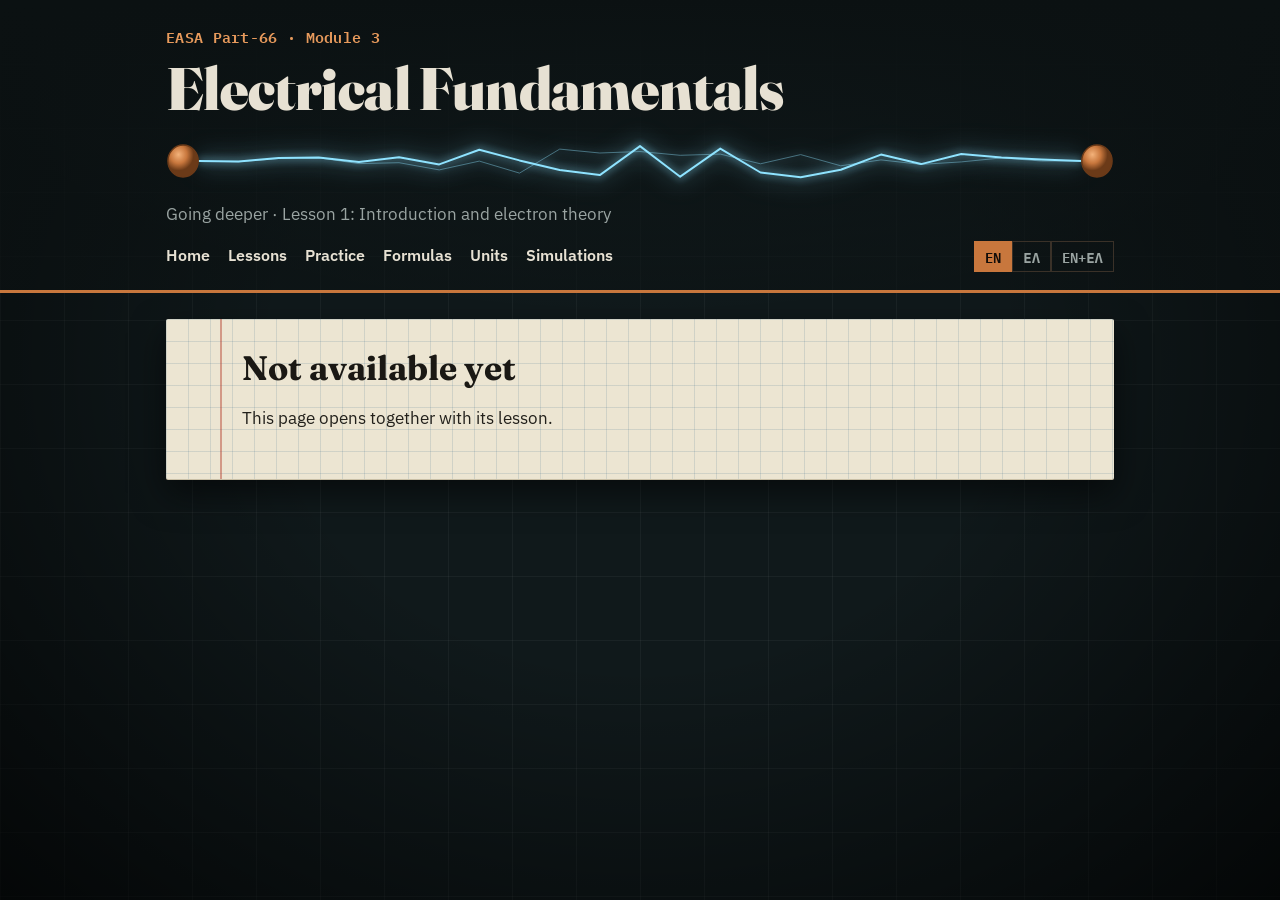
==== deep.html @ 96c4f8b4 "Version-stamp scripts and styles so browsers never mix new pages with cached old files Co-Authored-B" ====
<!DOCTYPE html>
<html lang="el">
<head>
<meta charset="utf-8">
<meta name="viewport" content="width=device-width, initial-scale=1">
<title>Going deeper · M03</title>
<link rel="stylesheet" href="assets/lab.css?v=0a7dfa27">
<link rel="stylesheet" href="assets/vendor/katex/katex.min.css?v=d0d6077d">
<script src="assets/vendor/katex/katex.min.js?v=f4e1ebdc"></script>
<script src="assets/vendor/marked.min.js?v=b7319d77"></script>
</head>
<body>
<main>
  <article class="notebook" id="deep"><p>Loading…</p></article>
  <nav class="row" id="back"></nav>
</main>
<script src="data/lessons.js?v=40550939"></script>
<script src="assets/core.js?v=77472d13"></script>
<script>
// "Going deeper" page: deep/Lxx.md, the physics behind a lesson, for the curious. Maths in $…$ / $$…$$ is drawn with KaTeX.
class DeepPage {
  constructor() {
    this.id = new URLSearchParams(location.search).get('id') || 'L01';
    this.lesson = Site.lesson(this.id);
  }
  // Take the maths out before Markdown (which would eat the backslashes), then put it back rendered.
  render(src) {
    const math = [];
    const keep = (tex, display) => { math.push({tex, display}); return `@@MATH${math.length - 1}@@`; };
    src = src.replace(/\$\$([\s\S]+?)\$\$/g, (_, t) => keep(t, true)).replace(/\$([^$\n]+?)\$/g, (_, t) => keep(t, false));
    let html = Site.md(src);
    return html.replace(/@@MATH(\d+)@@/g, (_, i) => {
      const m = math[+i];
      try { return window.katex ? katex.renderToString(m.tex, {displayMode: m.display, throwOnError: false}) : esc(m.tex); }
      catch (e) { return esc(m.tex); }
    });
  }
  async init() {
    const l = this.lesson;
    Site.header(l ? `Going deeper · Lesson ${l.n}: ${esc(l.title.en)}` : 'Going deeper');
    if (!l || !l.deep || l.status !== 'published') { $('deep').innerHTML = '<h1>Not available yet</h1><p>This page opens together with its lesson.</p>'; return; }
    document.title = `L${l.n} going deeper · M03`;
    $('back').innerHTML = `<a class="btn alt" href="lesson.html?id=${l.id}">Back to lesson ${l.n}</a>`;
    try {
      const r = await fetch(l.deep, {cache: 'no-cache'});
      if (!r.ok) throw new Error(r.status);
      $('deep').innerHTML = this.render(await r.text());
    } catch (e) {
      $('deep').innerHTML = `<p>The file ${esc(l.deep)} could not be loaded. Open the site through a web server, not as a local file.</p>`;
    }
  }
}
new DeepPage().init();
</script>
</body>
</html>
---- assets/lab.css ----
/* M03 Electrical Fundamentals: "mad scientist's lab" theme.
   Dark tiled lab wall, bakelite panels with copper edges, lesson notes on graph-paper notebook pages,
   one Tesla arc in the header. Edit the variables below for quick changes. */
@import url("https://fonts.googleapis.com/css2?family=Fraunces:opsz,wght@9..144,500;9..144,700;9..144,900&family=IBM+Plex+Sans:wght@400;600&family=IBM+Plex+Mono:wght@400;600&family=Caveat:wght@600&display=swap");

:root {
  --wall: #10191b;        /* lab tiles */
  --bench: #1d1712;       /* bakelite panels */
  --bench-2: #251d16;
  --copper: #c8773d;      /* coils, edges, buttons */
  --copper-hi: #e79a5c;
  --arc: #8fe3ff;         /* spark blue: links, focus, the arc */
  --hazard: #f0c23b;      /* warnings only */
  --paper: #ece5d2;       /* notebook pages */
  --paper-ink: #22201b;
  --paper-grid: rgba(60, 110, 140, .16);
  --redink: #b23a2a;      /* margin notes */
  --text: #e7e1d3;
  --mute: #9aa4a2;
  --line: #3a3128;
  --ok: #6fd39a;
  --bad: #ff7a6b;
  --display: "Fraunces", Georgia, serif;
  --body: "IBM Plex Sans", system-ui, sans-serif;
  --mono: "IBM Plex Mono", ui-monospace, Consolas, monospace;
  --hand: "Caveat", "Segoe Print", cursive;
  color-scheme: dark;
}

* { box-sizing: border-box; }
html { -webkit-text-size-adjust: 100%; }
body {
  margin: 0; color: var(--text); font: 17px/1.55 var(--body);
  background:
    radial-gradient(ellipse 80% 50% at 50% 0%, rgba(143, 227, 255, .10), transparent 70%),
    radial-gradient(ellipse at 50% 40%, transparent 40%, rgba(0, 0, 0, .75) 100%),
    url("data:image/svg+xml;utf8,<svg xmlns='http://www.w3.org/2000/svg' width='64' height='64'><rect width='64' height='64' fill='%2310191b'/><path d='M0 .5H64M.5 0V64' stroke='%23ffffff' stroke-opacity='.045'/></svg>") fixed;
  min-height: 100vh;
}
a { color: var(--arc); text-underline-offset: 3px; }
a:hover { color: #fff; }
:focus-visible { outline: 2px solid var(--arc); outline-offset: 3px; }
::selection { background: var(--copper); color: #120d09; }
h1, h2, h3 { font-family: var(--display); font-weight: 700; line-height: 1.15; margin: 0 0 .4em; }
h2 { font-size: 28px; }
h3 { font-size: 21px; margin-top: 1.2em; }
code, .mono { font-family: var(--mono); font-size: .92em; }

/* ---------- header: title + the arc ---------- */
.lab-head { position: relative; padding: 28px 0 18px; border-bottom: 3px solid var(--copper);
  background: linear-gradient(#0b1112, rgba(11, 17, 18, .6)); }
.lab-head .wrap { max-width: 980px; margin: 0 auto; padding: 0 16px; }
.lab-head h1 { font-size: clamp(34px, 6vw, 60px); font-weight: 900; letter-spacing: -.01em; margin: 0;
  font-variation-settings: "opsz" 144; cursor: pointer; }
.lab-head h1 small { display: block; font: 600 15px/1.3 var(--mono); color: var(--copper-hi); letter-spacing: .02em; margin-bottom: 6px; }
.lab-head p { margin: 8px 0 0; color: var(--mute); max-width: 62ch; }
.arc { display: block; width: 100%; height: 64px; margin: 6px 0 2px; overflow: visible; }
.arc .electrode { fill: url(#copperGrad); stroke: #6b3a18; stroke-width: 1.5; }
.arc .bolt { fill: none; stroke: var(--arc); stroke-width: 2; stroke-linejoin: round;
  filter: drop-shadow(0 0 4px var(--arc)) drop-shadow(0 0 12px rgba(143, 227, 255, .6)); }
.arc .bolt.faint { stroke-width: 1; opacity: .45; }
.site-nav { display: flex; flex-wrap: wrap; gap: 6px 18px; margin-top: 14px; }
.site-nav a { color: var(--text); text-decoration: none; font-weight: 600; font-size: 16px; padding: 2px 0;
  border-bottom: 2px solid transparent; }
.site-nav a:hover, .site-nav a[aria-current=page] { color: var(--arc); border-bottom-color: var(--arc); }
.lang { margin-left: auto; display: inline-flex; gap: 0; }
.lang button { background: transparent; color: var(--mute); border: 1px solid var(--line); padding: 2px 10px;
  font: 600 14px var(--mono); cursor: pointer; }
.lang button[aria-pressed=true] { color: #120d09; background: var(--copper); border-color: var(--copper); }

/* ---------- layout ---------- */
main { max-width: 980px; margin: 26px auto 60px; padding: 0 16px; }
.cols { display: grid; grid-template-columns: minmax(0, 1fr) 300px; gap: 22px; align-items: start; }
@media (max-width: 860px) { .cols { grid-template-columns: 1fr; } }
.panel { background: linear-gradient(var(--bench-2), var(--bench)); border: 1px solid var(--line);
  border-top: 2px solid var(--copper); border-radius: 3px; padding: 18px 20px; margin-bottom: 20px;
  box-shadow: 0 10px 30px rgba(0, 0, 0, .45); }
.panel h2 { font-size: 24px; }
.mute { color: var(--mute); }
.small { font-size: 14px; }
.row { display: flex; flex-wrap: wrap; gap: 10px; align-items: center; }
.spacer { flex: 1; }

/* ---------- buttons, chips, inputs ---------- */
.btn, button.btn { display: inline-block; font: 600 16px var(--body); cursor: pointer; text-decoration: none;
  color: #1a0f07; background: linear-gradient(var(--copper-hi), var(--copper)); border: 1px solid #7a4219;
  border-radius: 3px; padding: 9px 16px; box-shadow: inset 0 1px 0 rgba(255, 255, 255, .3); }
.btn:hover { filter: brightness(1.1); color: #1a0f07; }
.btn.alt { background: transparent; color: var(--text); border-color: var(--line); box-shadow: none; }
.btn.alt:hover { border-color: var(--arc); color: var(--arc); }
.btn[disabled] { opacity: .45; cursor: default; filter: none; }
.chips { display: flex; flex-wrap: wrap; gap: 6px; }
.chip { font: 400 14px var(--body); color: var(--text); background: rgba(255, 255, 255, .03); border: 1px solid var(--line);
  border-radius: 99px; padding: 3px 12px; cursor: pointer; text-decoration: none; }
.chip:hover { border-color: var(--arc); color: var(--arc); }
.chip[aria-pressed=true] { background: var(--arc); border-color: var(--arc); color: #06161c; }
.chip small { opacity: .7; margin-left: 4px; }
label { display: block; font-size: 14px; color: var(--mute); margin-bottom: 4px; }
input, select { font: 16px var(--body); color: var(--text); background: #0d1314; border: 1px solid var(--line);
  border-radius: 3px; padding: 8px 10px; }
fieldset { border: 0; padding: 0; margin: 0 0 14px; }
legend { font-family: var(--display); font-weight: 700; font-size: 18px; margin-bottom: 6px; }

/* ---------- today's experiment (home hero) ---------- */
.today { display: grid; grid-template-columns: 120px minmax(0, 1fr); gap: 18px; align-items: start; }
@media (max-width: 560px) { .today { grid-template-columns: 1fr; } }
.today .no { font: 900 76px/0.9 var(--display); color: var(--copper); font-variation-settings: "opsz" 144; }
.today .no small { display: block; font: 600 14px var(--mono); color: var(--mute); margin-top: 8px; }
.today h2 { font-size: 32px; margin-bottom: 6px; }

/* ---------- course units (lessons page) ---------- */
.unit-jump { margin-bottom: 14px; }
.unit { scroll-margin-top: 12px; }
.unit-head { display: grid; grid-template-columns: 52px minmax(0, 1fr) auto; gap: 14px; align-items: center; margin-bottom: 10px; }
.unit-head h2 { margin: 0; }
.unit-head p { margin: 2px 0 0; }
.unit-head .alt { display: block; font-size: 16px; color: var(--mute); font-weight: 400; }
.unit-head .letter { font: 900 44px/1 var(--display); color: var(--copper); text-align: center; }
@media (max-width: 560px) { .unit-head { grid-template-columns: 30px minmax(0, 1fr) auto; gap: 10px; } .unit-head .letter { font-size: 30px; } .unit-head h2 { font-size: 20px; } }
.unit-head .progress { font: 600 14px var(--mono); color: var(--mute); border: 1px solid var(--line); border-radius: 99px; padding: 2px 10px; }

/* ---------- lesson log (a real sequence, so it is numbered) ---------- */
.log { list-style: none; margin: 0; padding: 0; }
.log li { display: grid; grid-template-columns: 40px 96px minmax(0, 1fr) auto; gap: 10px; align-items: baseline;
  padding: 9px 0; border-bottom: 1px solid var(--line); }
.log .n { font: 700 18px var(--display); color: var(--copper); }
.log .d { font: 14px var(--mono); color: var(--mute); }
.log .t a { color: var(--text); text-decoration: none; font-weight: 600; }
.log .t a:hover { color: var(--arc); }
.log .t small { display: block; color: var(--mute); font-size: 14px; }
.log .q { font: 13px var(--mono); color: var(--mute); white-space: nowrap; }
.log li.planned .t, .log li.planned .n { opacity: .5; }
.log li.break { grid-template-columns: 1fr; color: var(--mute); font-style: italic; }
@media (max-width: 560px) { .log li { grid-template-columns: 34px minmax(0, 1fr); gap: 2px 10px; } .log .n { grid-row: span 3; } .log .d, .log .t, .log .q { grid-column: 2; } }

/* ---------- notebook page (lesson notes) ---------- */
.notebook { position: relative; color: var(--paper-ink); background-color: var(--paper);
  background-image:
    linear-gradient(90deg, transparent 54px, rgba(178, 58, 42, .45) 54px 56px, transparent 56px),
    linear-gradient(var(--paper-grid) 1px, transparent 1px),
    linear-gradient(90deg, var(--paper-grid) 1px, transparent 1px);
  background-size: 100% 100%, 22px 22px, 22px 22px;
  padding: 30px 28px 30px 76px; border-radius: 2px; margin-bottom: 22px;
  box-shadow: 0 1px 0 #c9bfa6, 0 14px 34px rgba(0, 0, 0, .55); line-height: 1.6; }
.notebook h1, .notebook h2, .notebook h3 { color: #1a1814; }
.notebook h1 { font-size: 34px; }
.notebook h2 { font-size: 25px; margin-top: 1.4em; border-bottom: 2px solid rgba(34, 32, 27, .25); padding-bottom: 2px; }
.notebook a { color: #1d5f86; }
.notebook code { background: rgba(34, 32, 27, .07); padding: 0 4px; }
.notebook table { border-collapse: collapse; margin: 10px 0; font-size: 15px; }
.notebook th, .notebook td { border: 1px solid rgba(34, 32, 27, .3); padding: 4px 8px; text-align: left; }
.notebook blockquote { margin: 14px 0; padding: 4px 0 4px 14px; border-left: 3px solid var(--redink);
  font: 600 22px/1.25 var(--hand); color: var(--redink); }
.notebook blockquote p { margin: 4px 0; }
.notebook .formula, .notebook pre { white-space: pre-wrap; font-family: var(--mono); background: rgba(255, 255, 255, .55);
  border: 1px dashed rgba(34, 32, 27, .35); padding: 8px 12px; overflow-x: auto; }
.notebook img { max-width: 100%; }
.notebook .ref { display: inline-block; margin: 0 0 8px; padding: 2px 10px; font: 600 14px var(--mono); color: #6b3a18;
  background: rgba(200, 119, 61, .14); border: 1px solid rgba(200, 119, 61, .5); border-radius: 2px; }
.notebook .katex-display { overflow-x: auto; overflow-y: hidden; padding: 4px 0; }
@media (max-width: 560px) { .notebook { padding: 22px 16px 22px 44px;
  background-image: linear-gradient(90deg, transparent 30px, rgba(178, 58, 42, .45) 30px 32px, transparent 32px),
    linear-gradient(var(--paper-grid) 1px, transparent 1px), linear-gradient(90deg, var(--paper-grid) 1px, transparent 1px); } }

/* ---------- quiz ---------- */
.qcard { border-top: 1px solid var(--line); padding: 16px 0; }
.qcard:first-child { border-top: 0; }
.qmeta { font: 13px var(--mono); color: var(--mute); margin-bottom: 6px; }
.qtext { font-size: 18px; font-weight: 600; margin: 0 0 10px; }
.qtext .alt, .opt .alt, .expl .alt { display: block; font-weight: 400; font-size: .88em; color: var(--mute); }
.opt { display: flex; gap: 10px; width: 100%; text-align: left; font: 16px var(--body); color: var(--text);
  background: #0d1314; border: 1px solid var(--line); border-left: 4px solid var(--line); border-radius: 2px;
  padding: 9px 12px; margin-bottom: 7px; cursor: pointer; }
.opt b { font-family: var(--mono); color: var(--copper-hi); }
.opt:hover:not(:disabled) { border-color: var(--arc); }
.opt.sel { border-left-color: var(--arc); background: rgba(143, 227, 255, .08); }
.opt.ok { border-color: var(--ok); border-left-color: var(--ok); background: rgba(111, 211, 154, .12); }
.opt.bad { border-color: var(--bad); border-left-color: var(--bad); background: rgba(255, 122, 107, .12); }
.opt:disabled { cursor: default; }
.expl { margin-top: 8px; padding: 8px 12px; border-left: 4px solid var(--copper); background: rgba(200, 119, 61, .10); font-size: 15px; }
.expl p { margin: 0 0 4px; }
.score { font: 900 40px/1 var(--display); color: var(--copper-hi); }
.score.pass { color: var(--ok); } .score.fail { color: var(--bad); }
.status { font: 12px var(--mono); padding: 1px 6px; border: 1px solid var(--line); border-radius: 2px; }
.status.new { color: var(--hazard); border-color: var(--hazard); }
.status.approved { color: var(--ok); border-color: var(--ok); }
.status.fix { color: var(--bad); border-color: var(--bad); }
.status.retired { color: var(--mute); }

/* ---------- tables (formulas, units) ---------- */
table.data { width: 100%; border-collapse: collapse; font-size: 15px; }
table.data th { text-align: left; font-family: var(--display); color: var(--copper-hi); font-weight: 700; padding: 6px 8px; border-bottom: 2px solid var(--copper); }
table.data td { padding: 6px 8px; border-bottom: 1px solid var(--line); vertical-align: top; }
table.data td.f { font-family: var(--mono); white-space: nowrap; }
.scroll { overflow-x: auto; }

.warn { border: 1px solid var(--hazard); border-left: 6px solid var(--hazard); padding: 8px 12px; color: var(--text); background: rgba(240, 194, 59, .07); }
footer { max-width: 980px; margin: 0 auto 30px; padding: 0 16px; color: var(--mute); font-size: 14px; }

@media (prefers-reduced-motion: reduce) { * { animation: none !important; transition: none !important; } }
@media print { body { background: #fff; color: #000; } .lab-head, .site-nav, footer, #exercises { display: none; } .notebook { box-shadow: none; } }
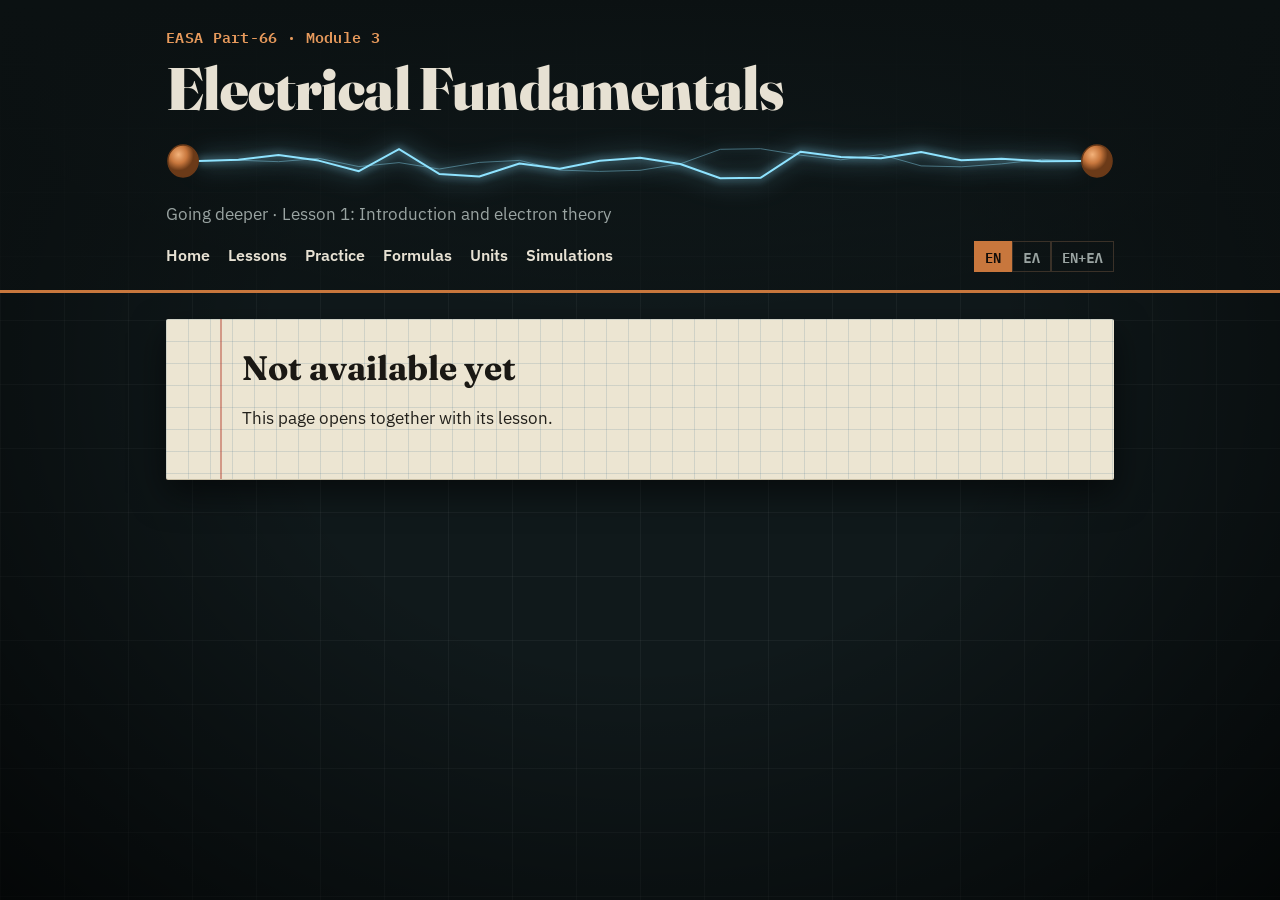
==== commit 651779ce: "Keep only lesson 1: remove L02–L05 notes, questions and going-deeper files; prune unused hints Co-Au" ====
--- a/deep.html
+++ b/deep.html
@@ -14,7 +14,7 @@
   <article class="notebook" id="deep"><p>Loading…</p></article>
   <nav class="row" id="back"></nav>
 </main>
-<script src="data/lessons.js?v=40550939"></script>
+<script src="data/lessons.js?v=db9a79ab"></script>
 <script src="assets/core.js?v=77472d13"></script>
 <script>
 // "Going deeper" page: deep/Lxx.md, the physics behind a lesson, for the curious. Maths in $…$ / $$…$$ is drawn with KaTeX.
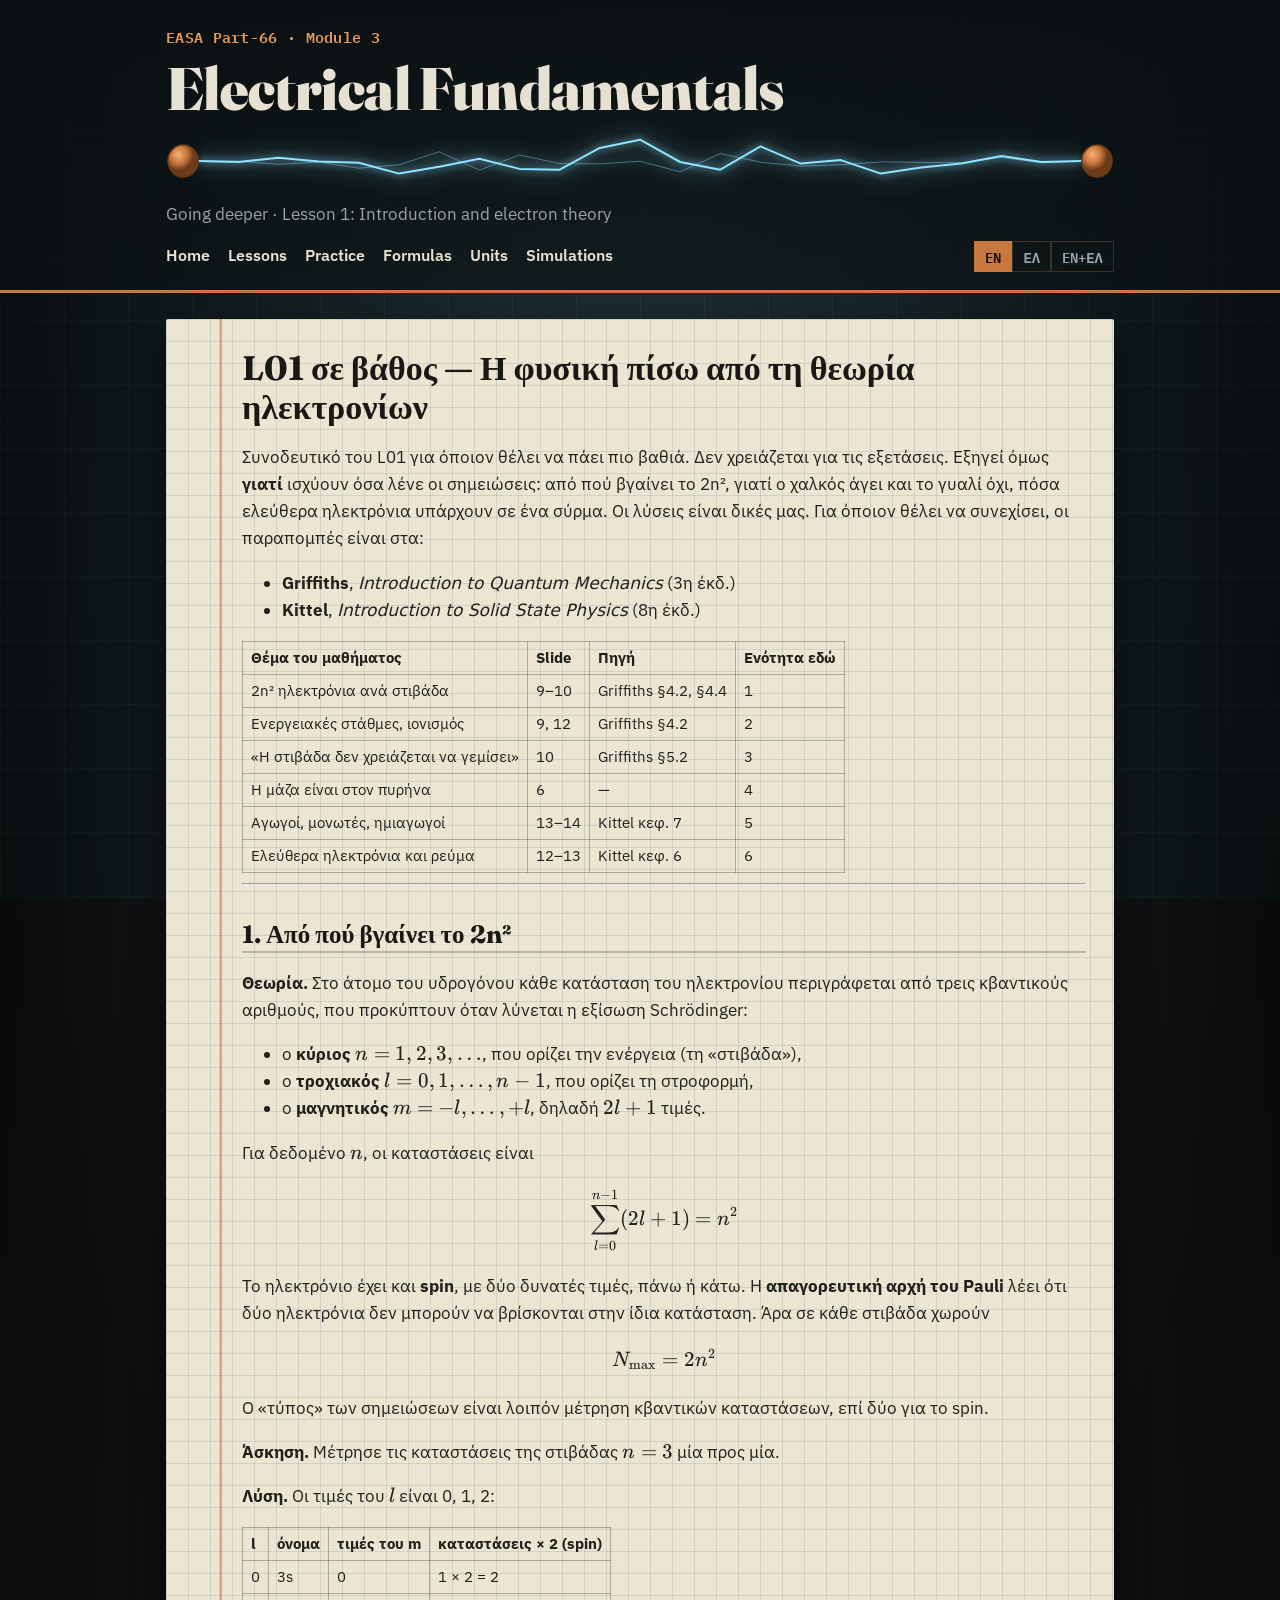
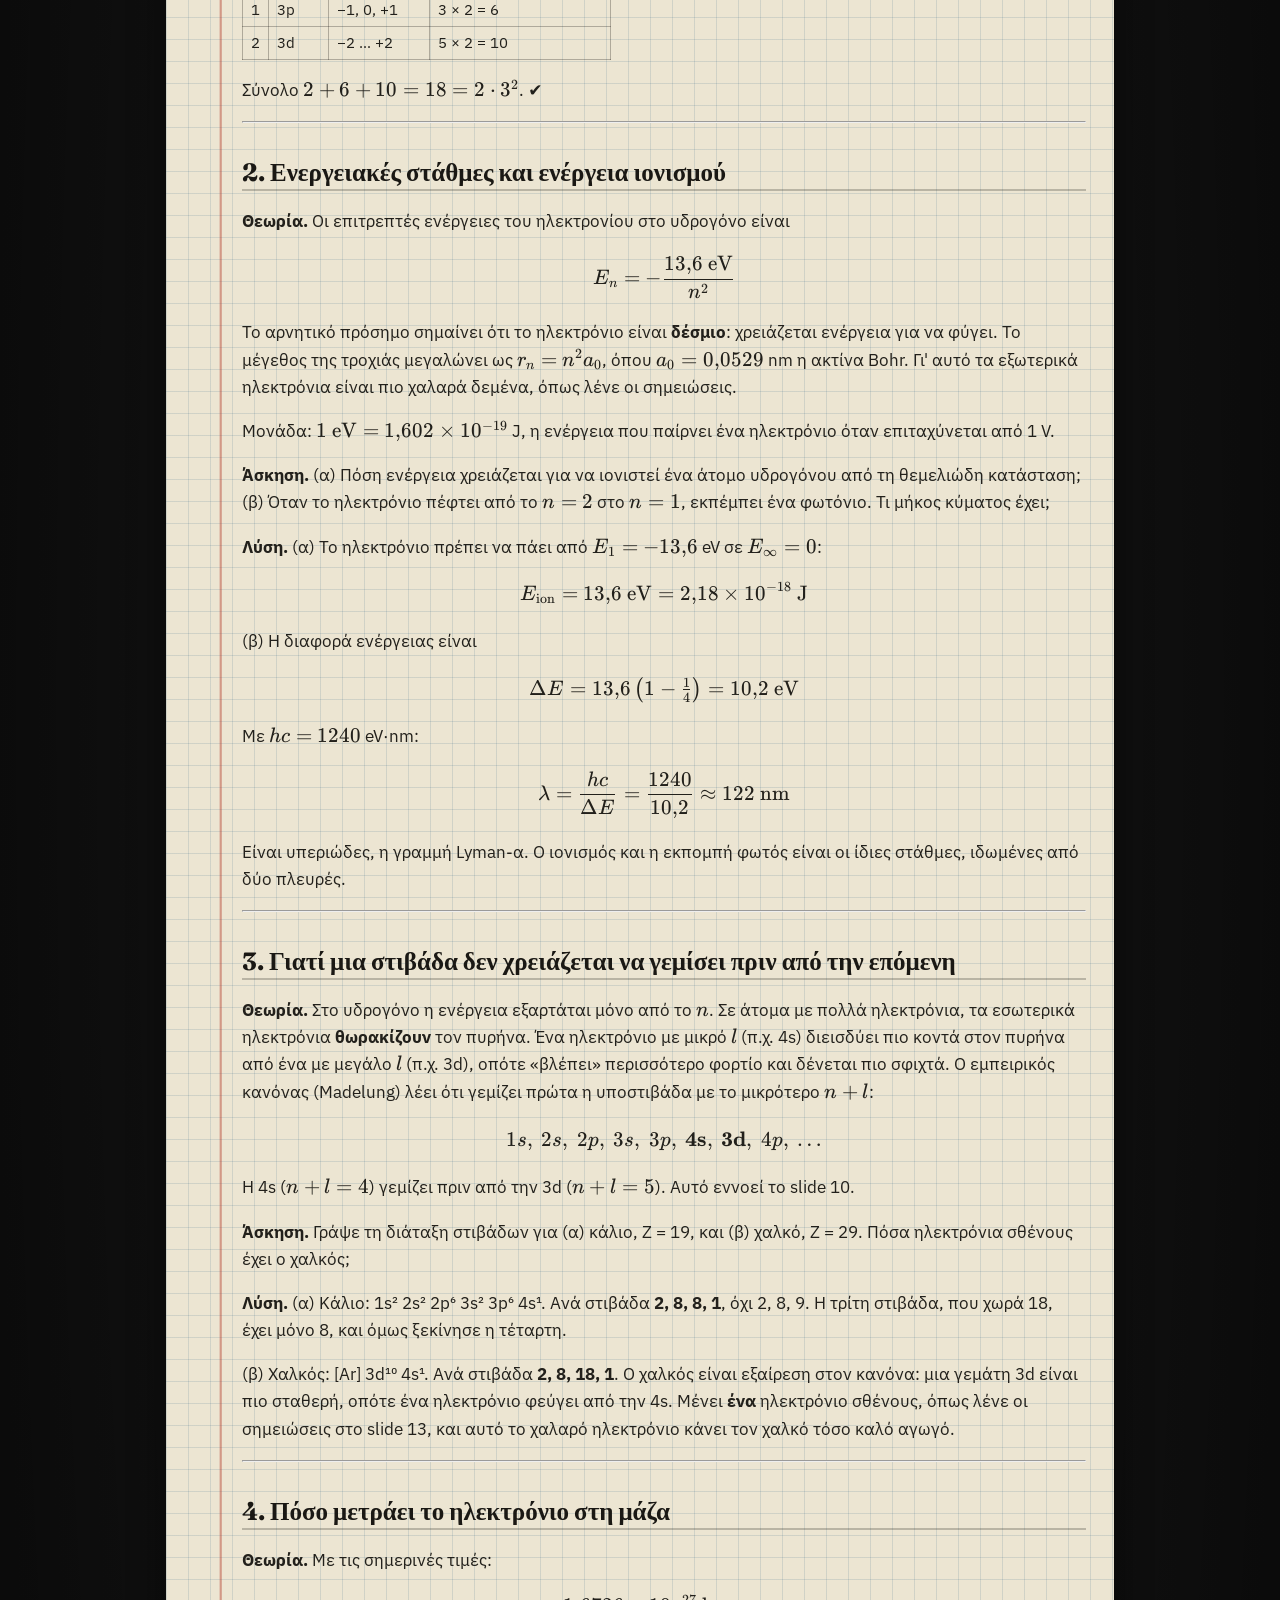
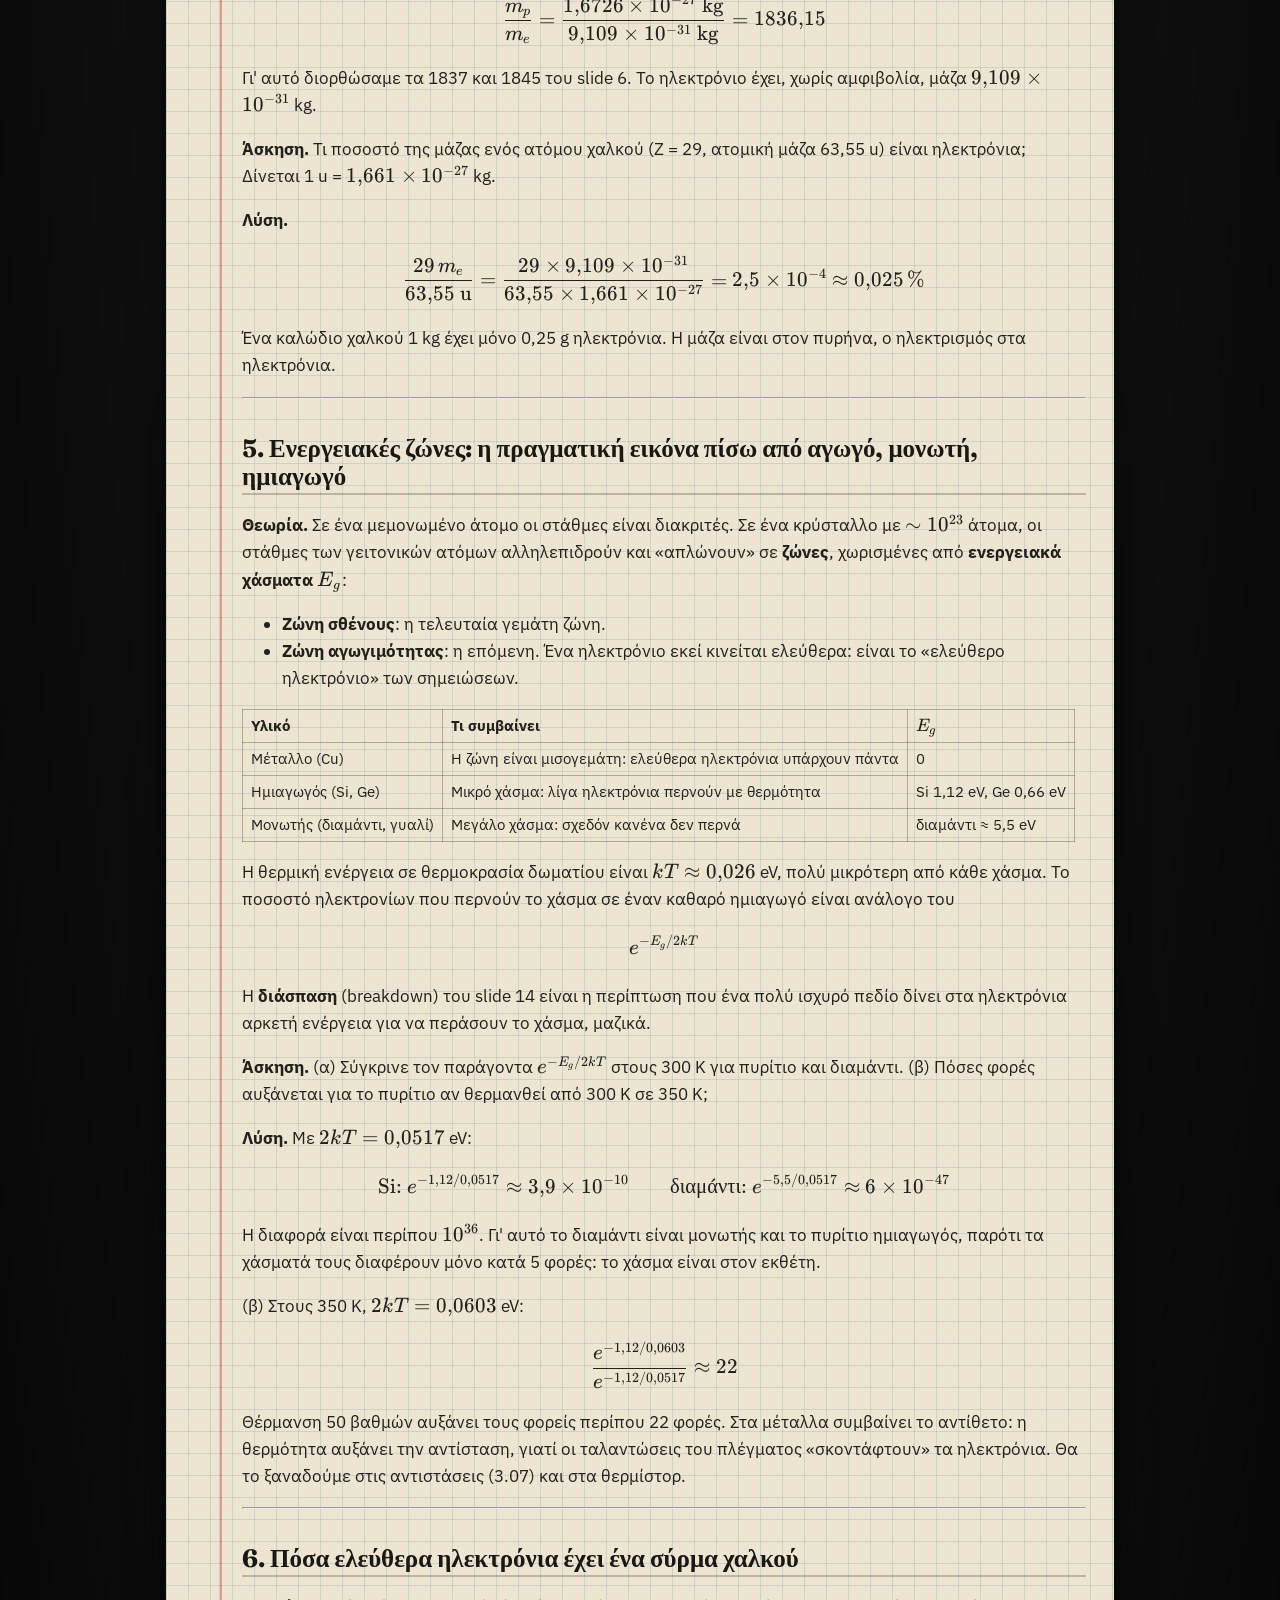
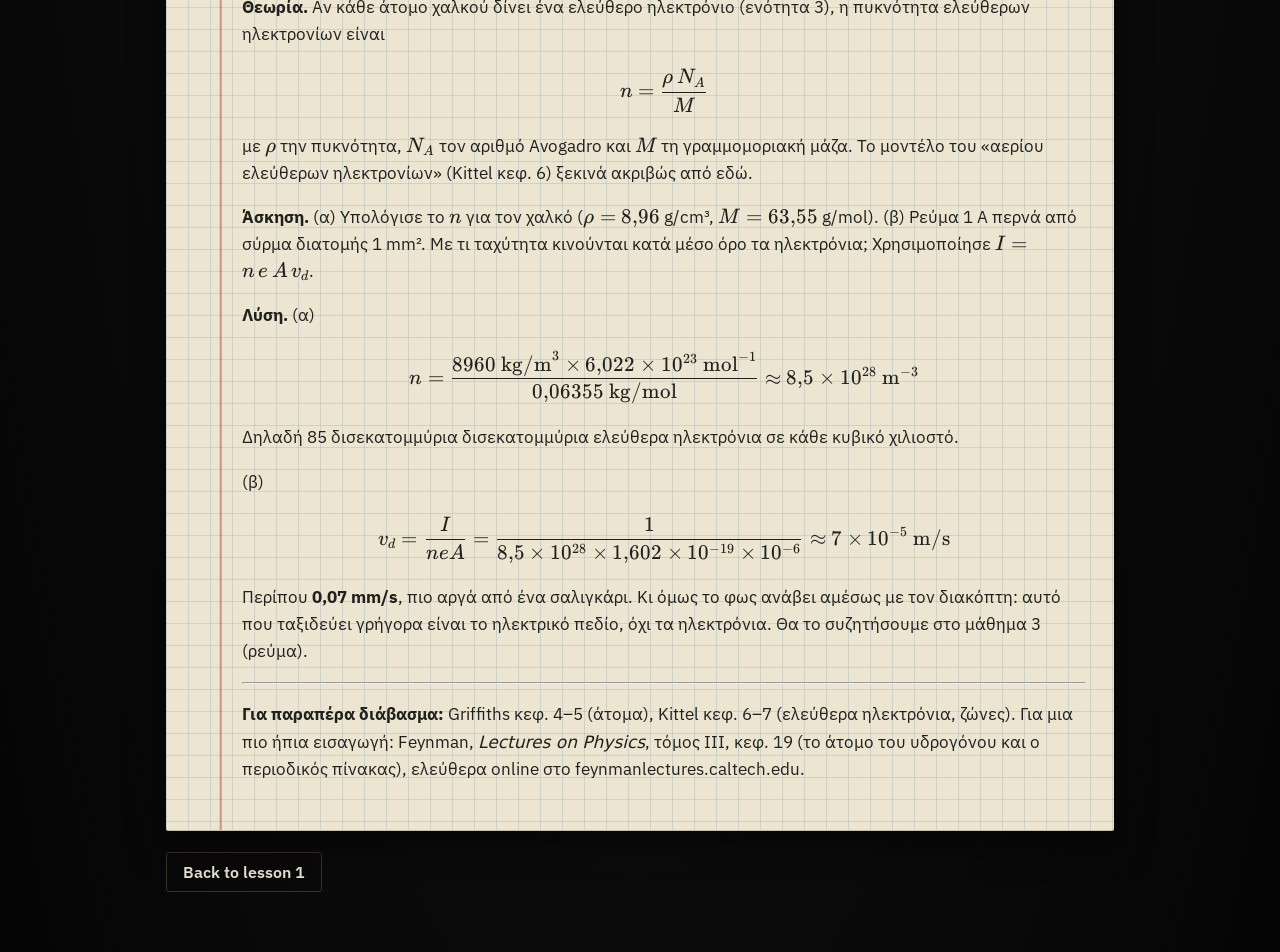
==== commit 30700815: "L01 going deeper: 2n², energy levels, shell filling, electron mass, energy bands, free electrons in " ====
--- a/deep.html
+++ b/deep.html
@@ -14,7 +14,7 @@
   <article class="notebook" id="deep"><p>Loading…</p></article>
   <nav class="row" id="back"></nav>
 </main>
-<script src="data/lessons.js?v=db9a79ab"></script>
+<script src="data/lessons.js?v=f00013fa"></script>
 <script src="assets/core.js?v=77472d13"></script>
 <script>
 // "Going deeper" page: deep/Lxx.md, the physics behind a lesson, for the curious. Maths in $…$ / $$…$$ is drawn with KaTeX.
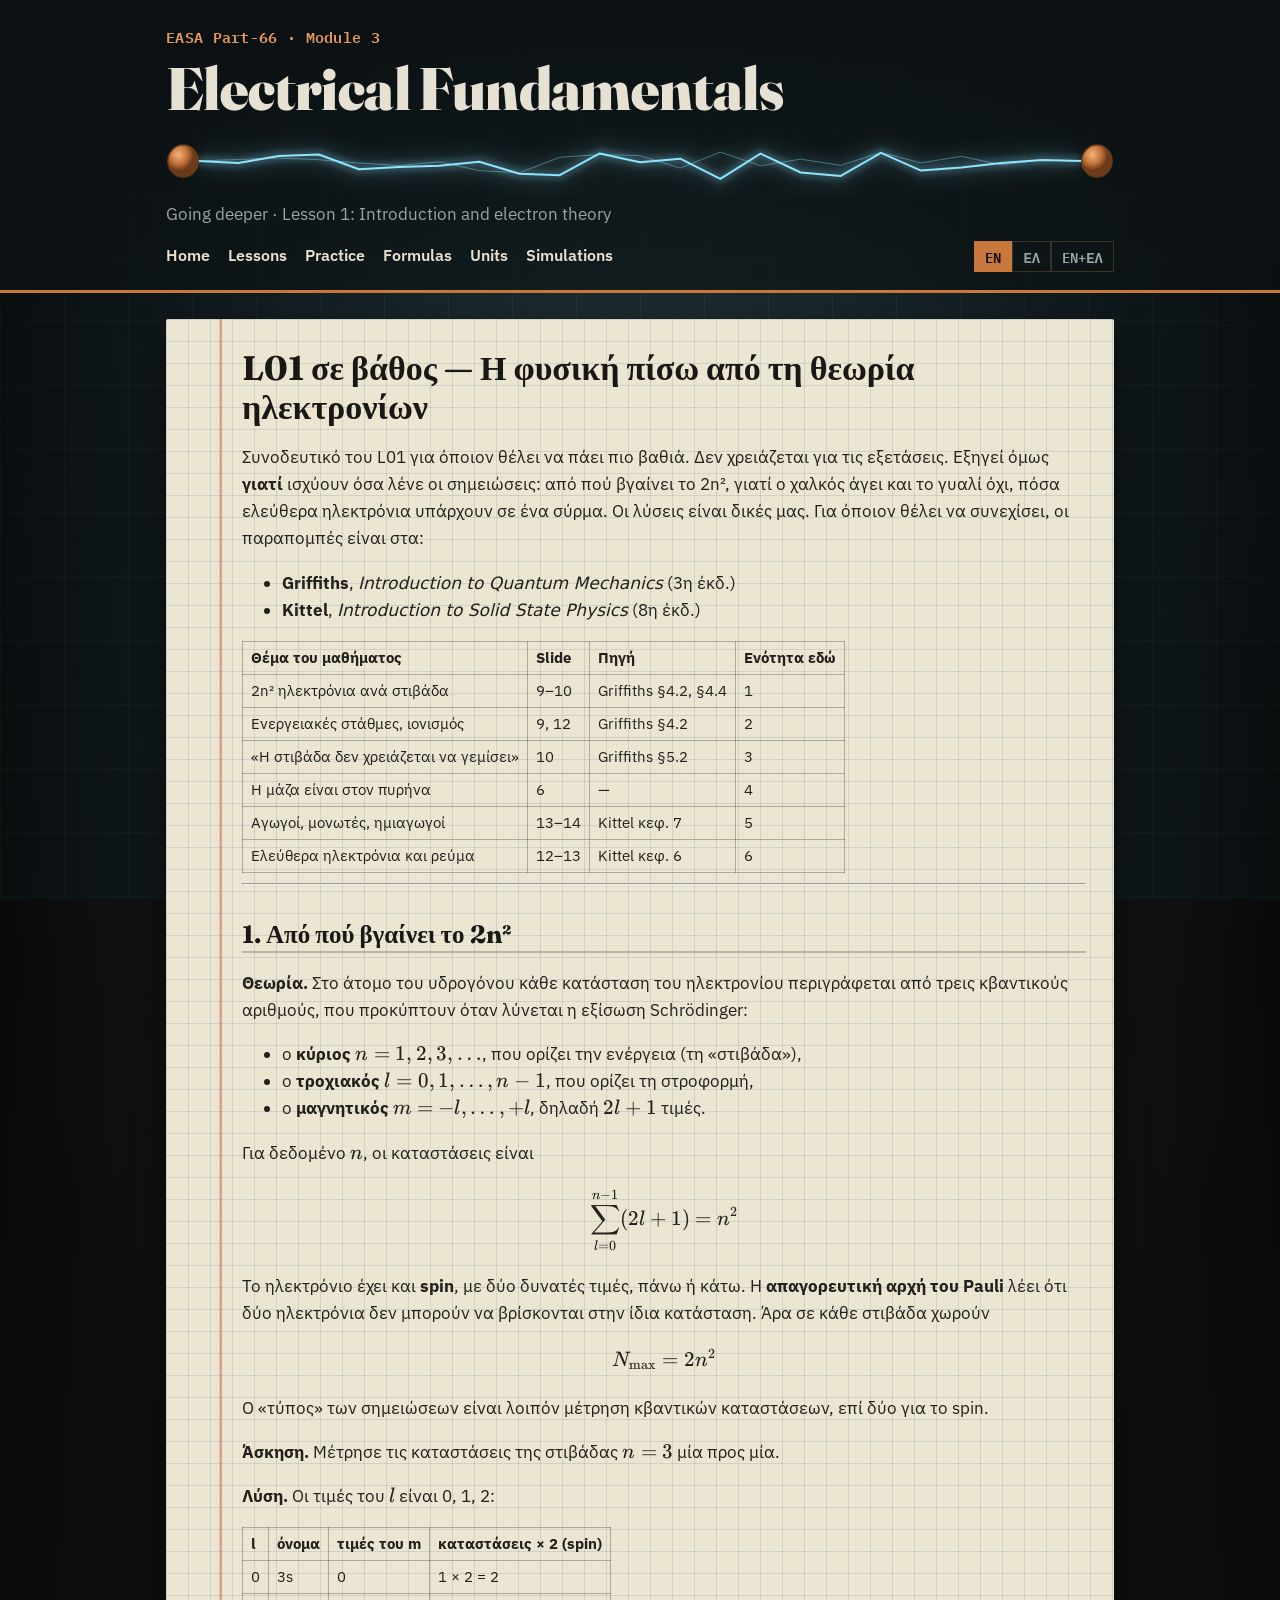
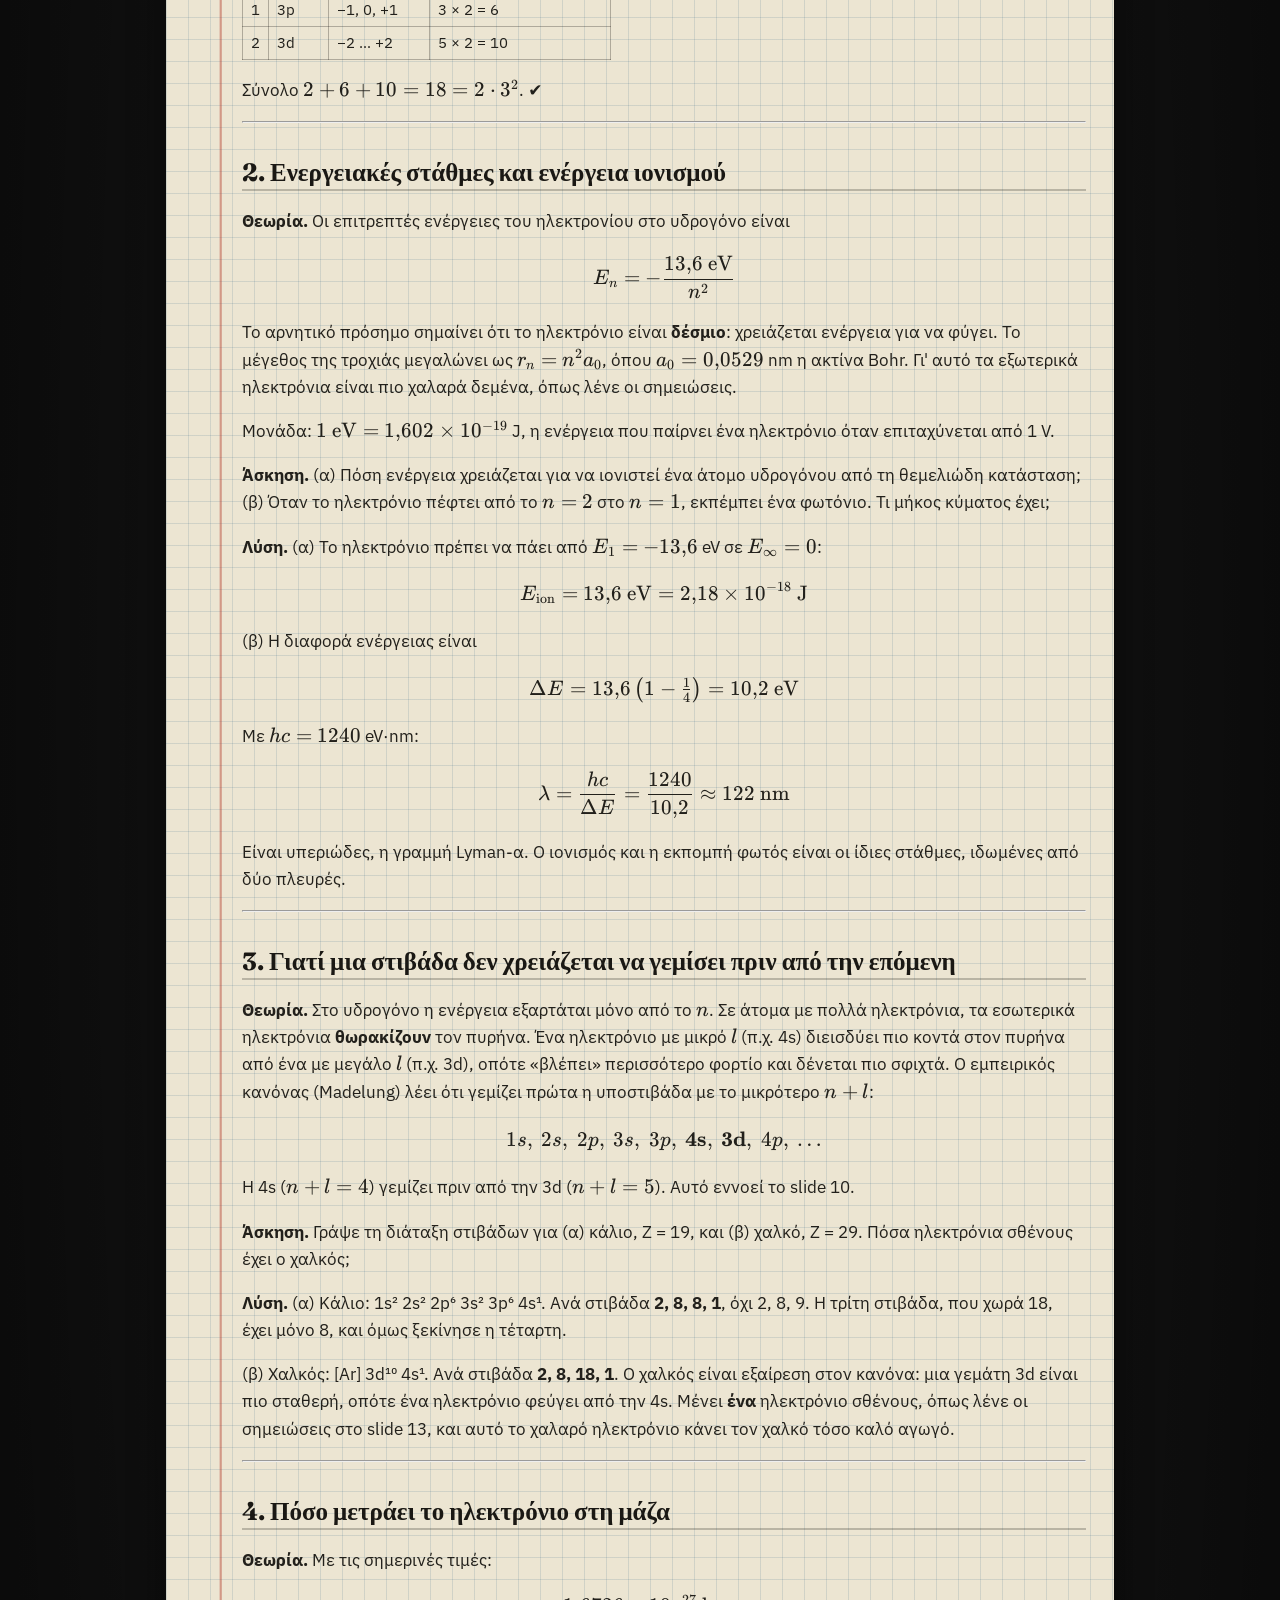
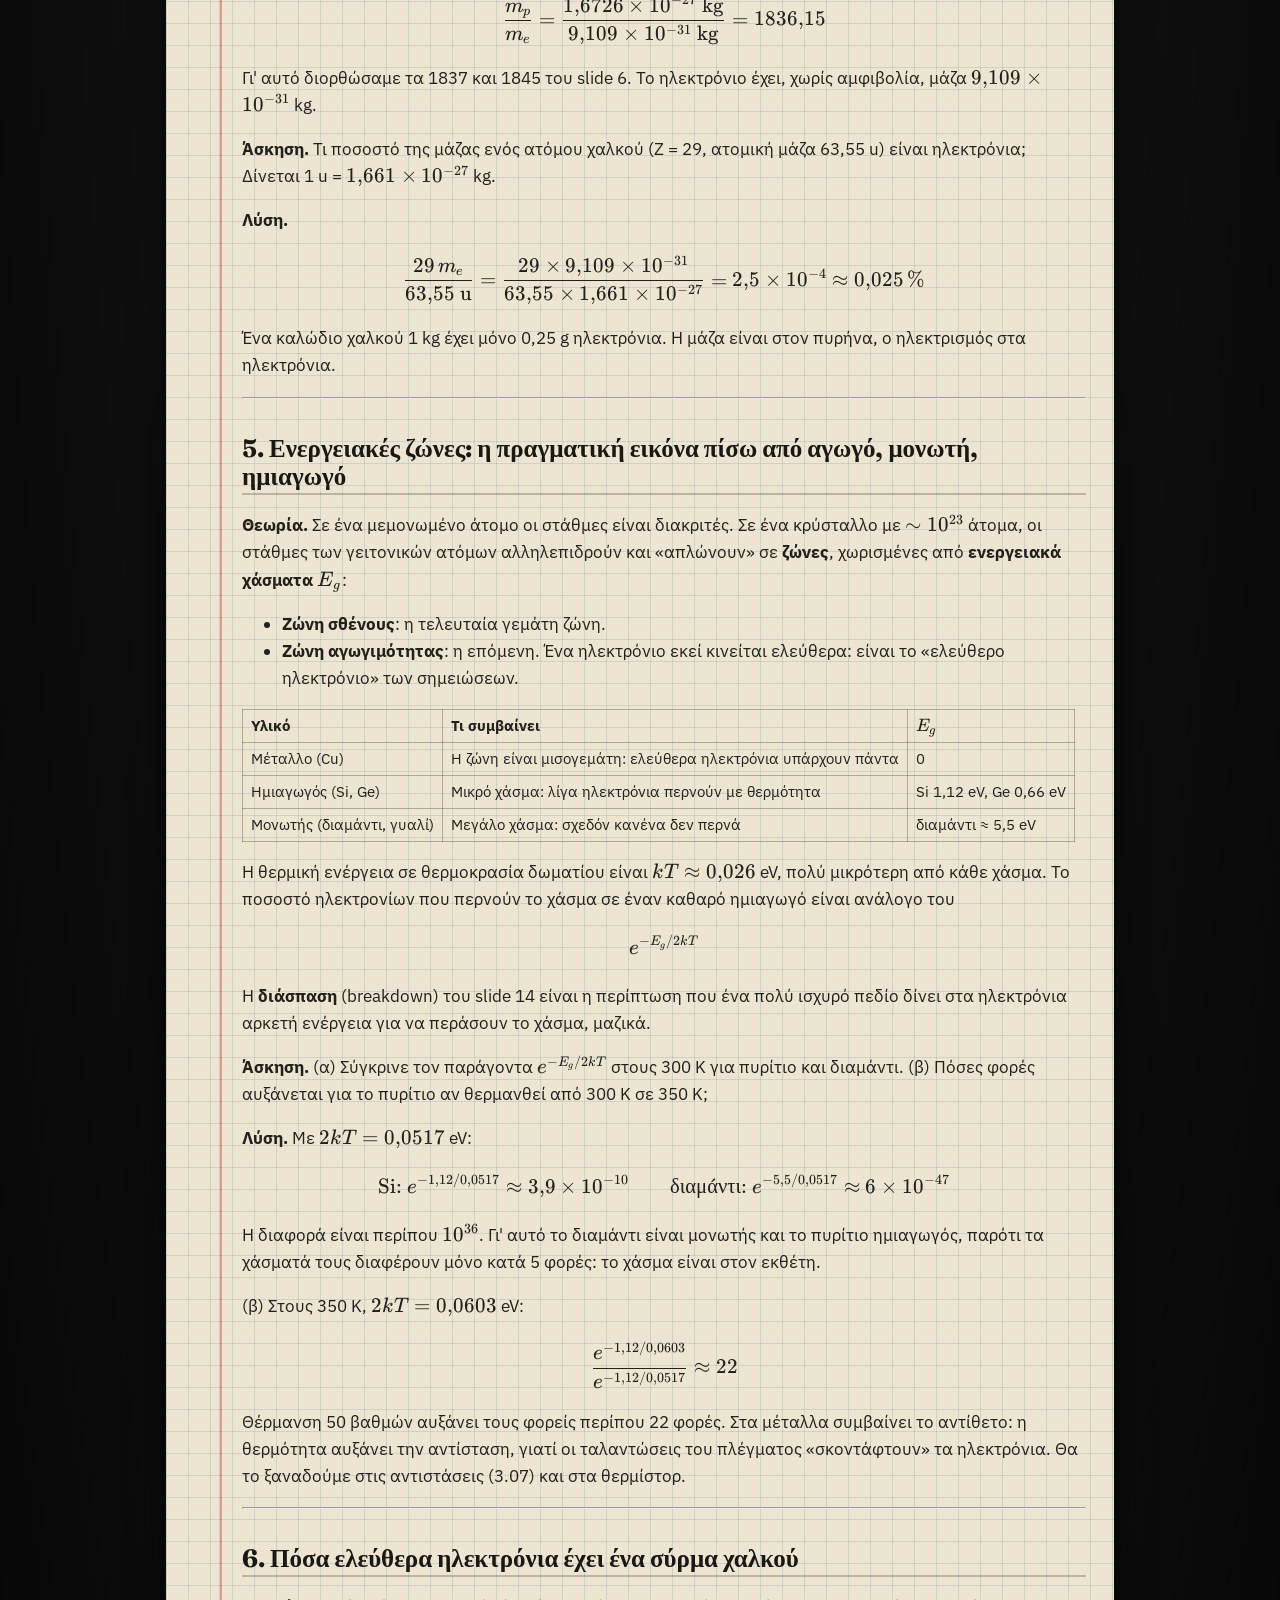
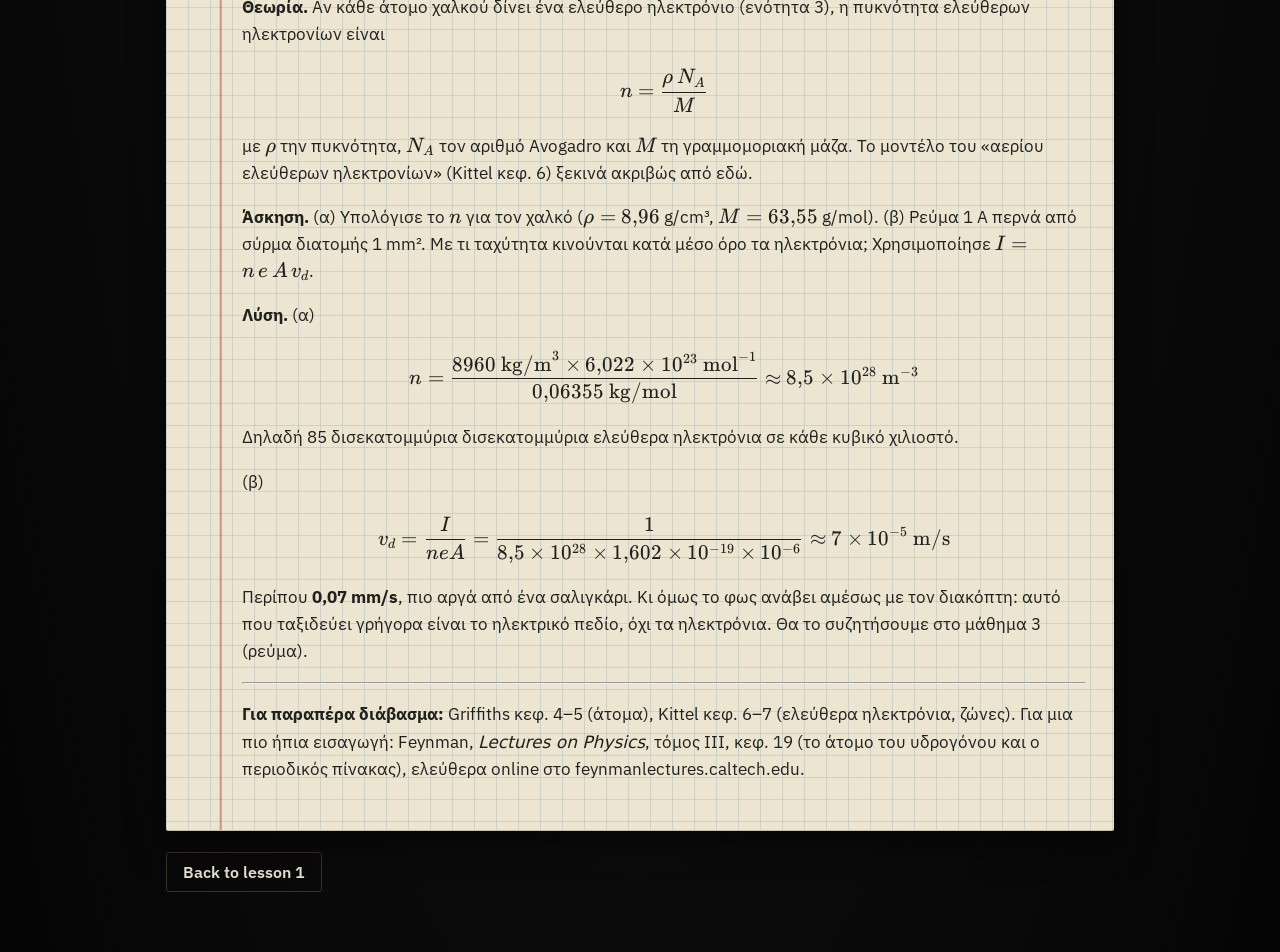
==== commit 39689007: "L02 and L03: lessons of the day, 40 exam-style questions, going deeper (statistical physics of condu" ====
--- a/deep.html
+++ b/deep.html
@@ -14,7 +14,7 @@
   <article class="notebook" id="deep"><p>Loading…</p></article>
   <nav class="row" id="back"></nav>
 </main>
-<script src="data/lessons.js?v=f00013fa"></script>
+<script src="data/lessons.js?v=b7285cd1"></script>
 <script src="assets/core.js?v=77472d13"></script>
 <script>
 // "Going deeper" page: deep/Lxx.md, the physics behind a lesson, for the curious. Maths in $…$ / $$…$$ is drawn with KaTeX.
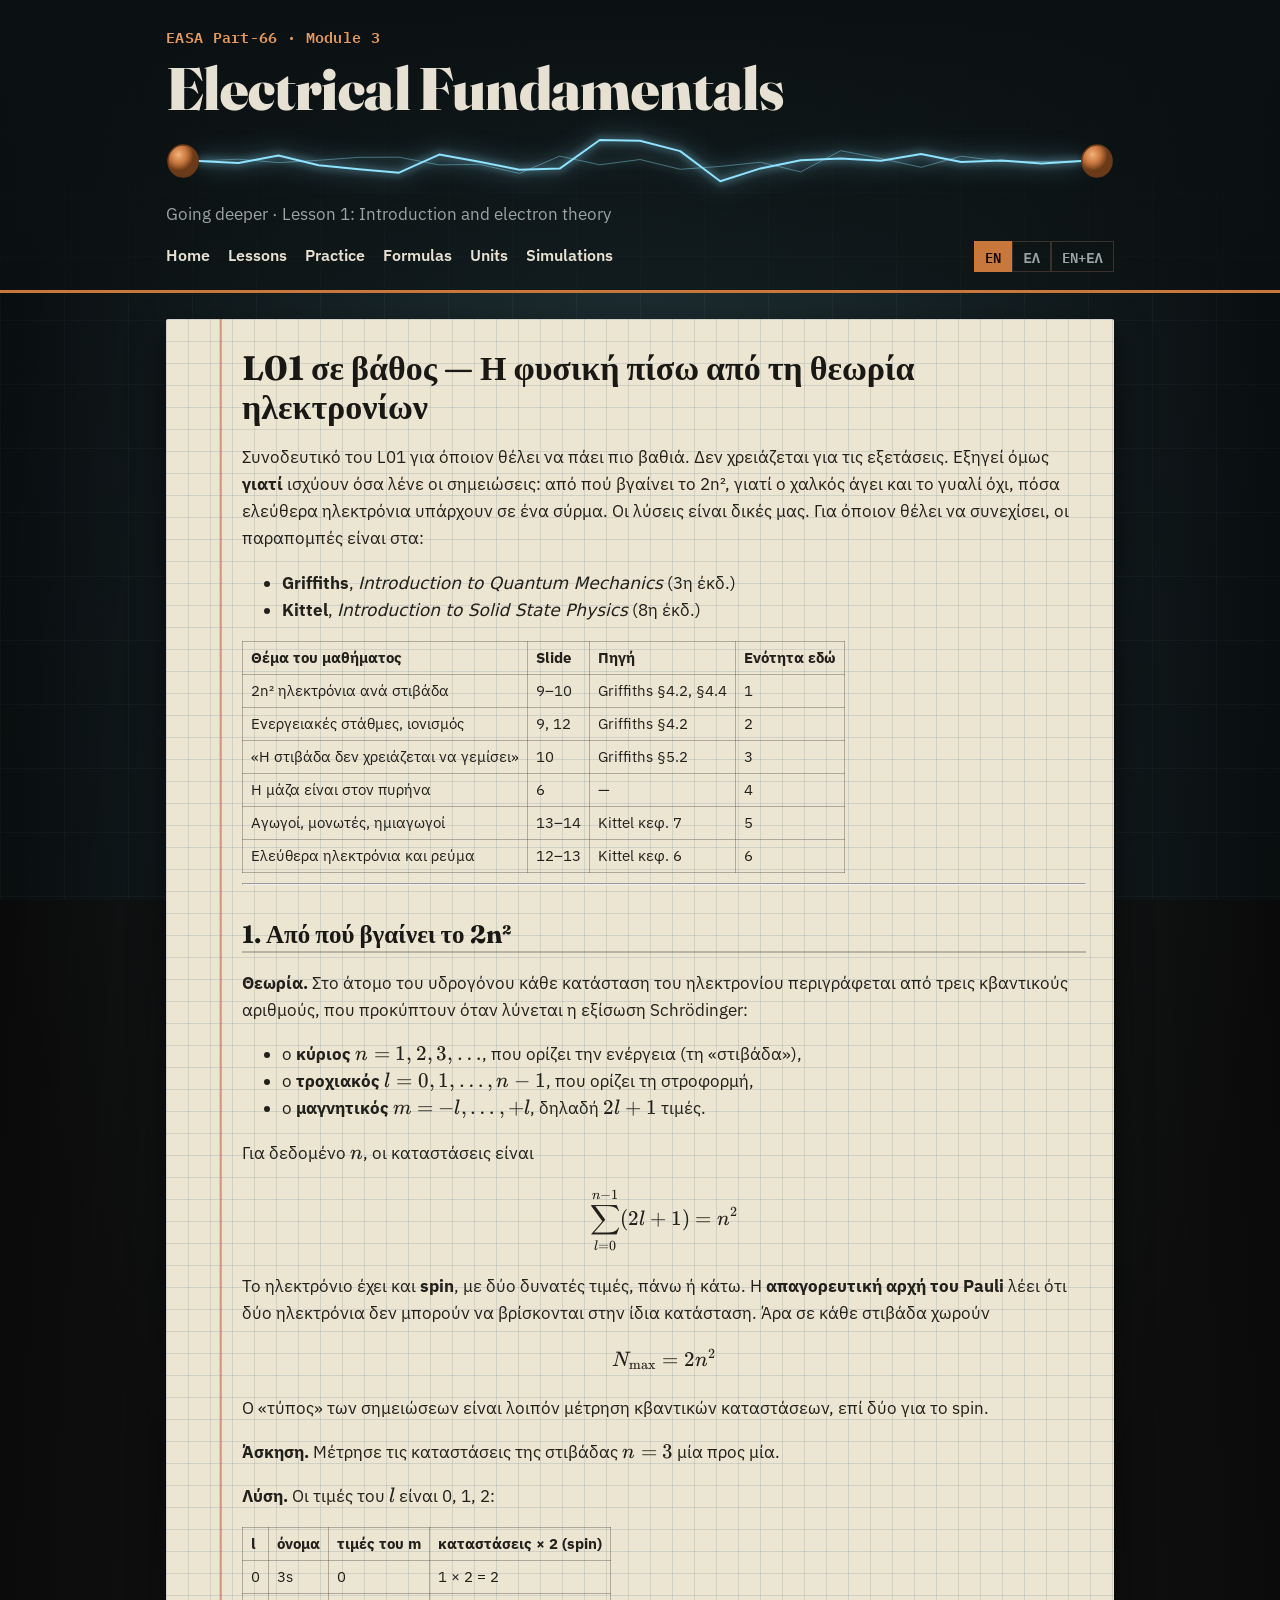
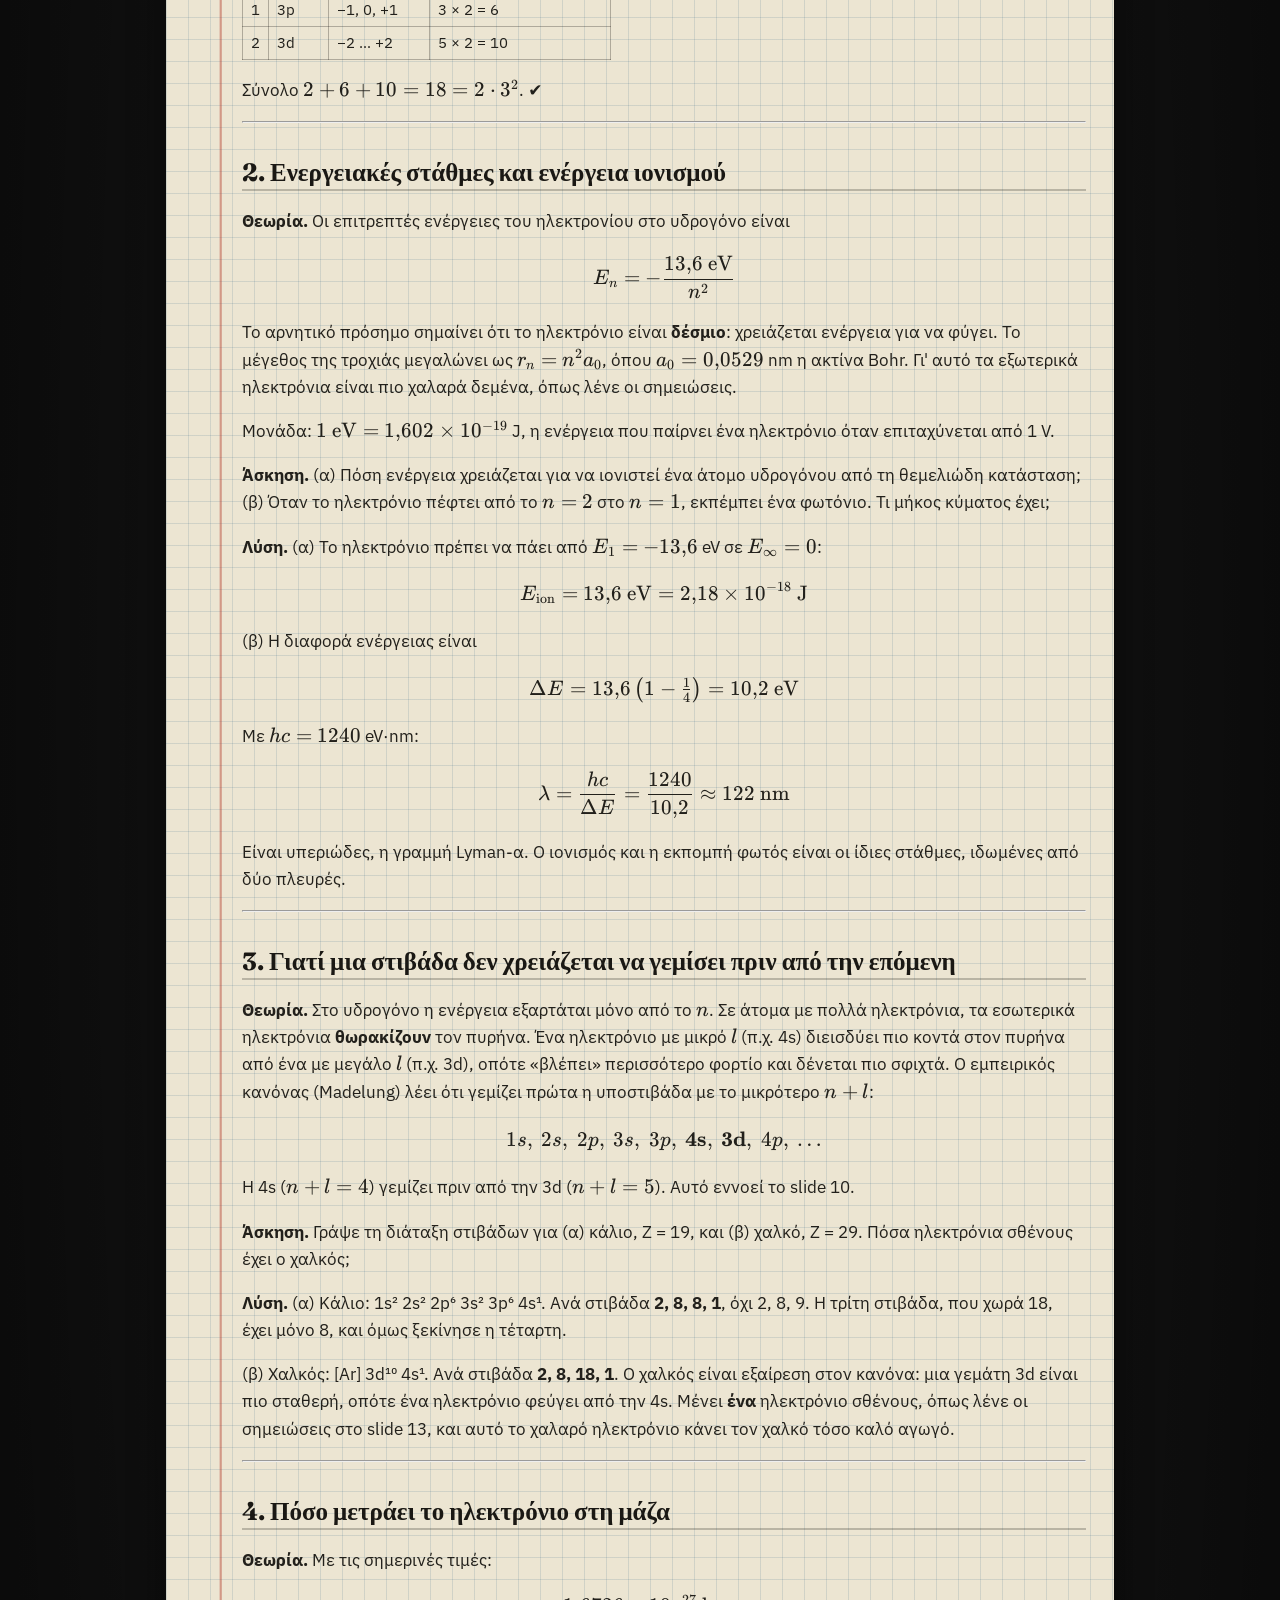
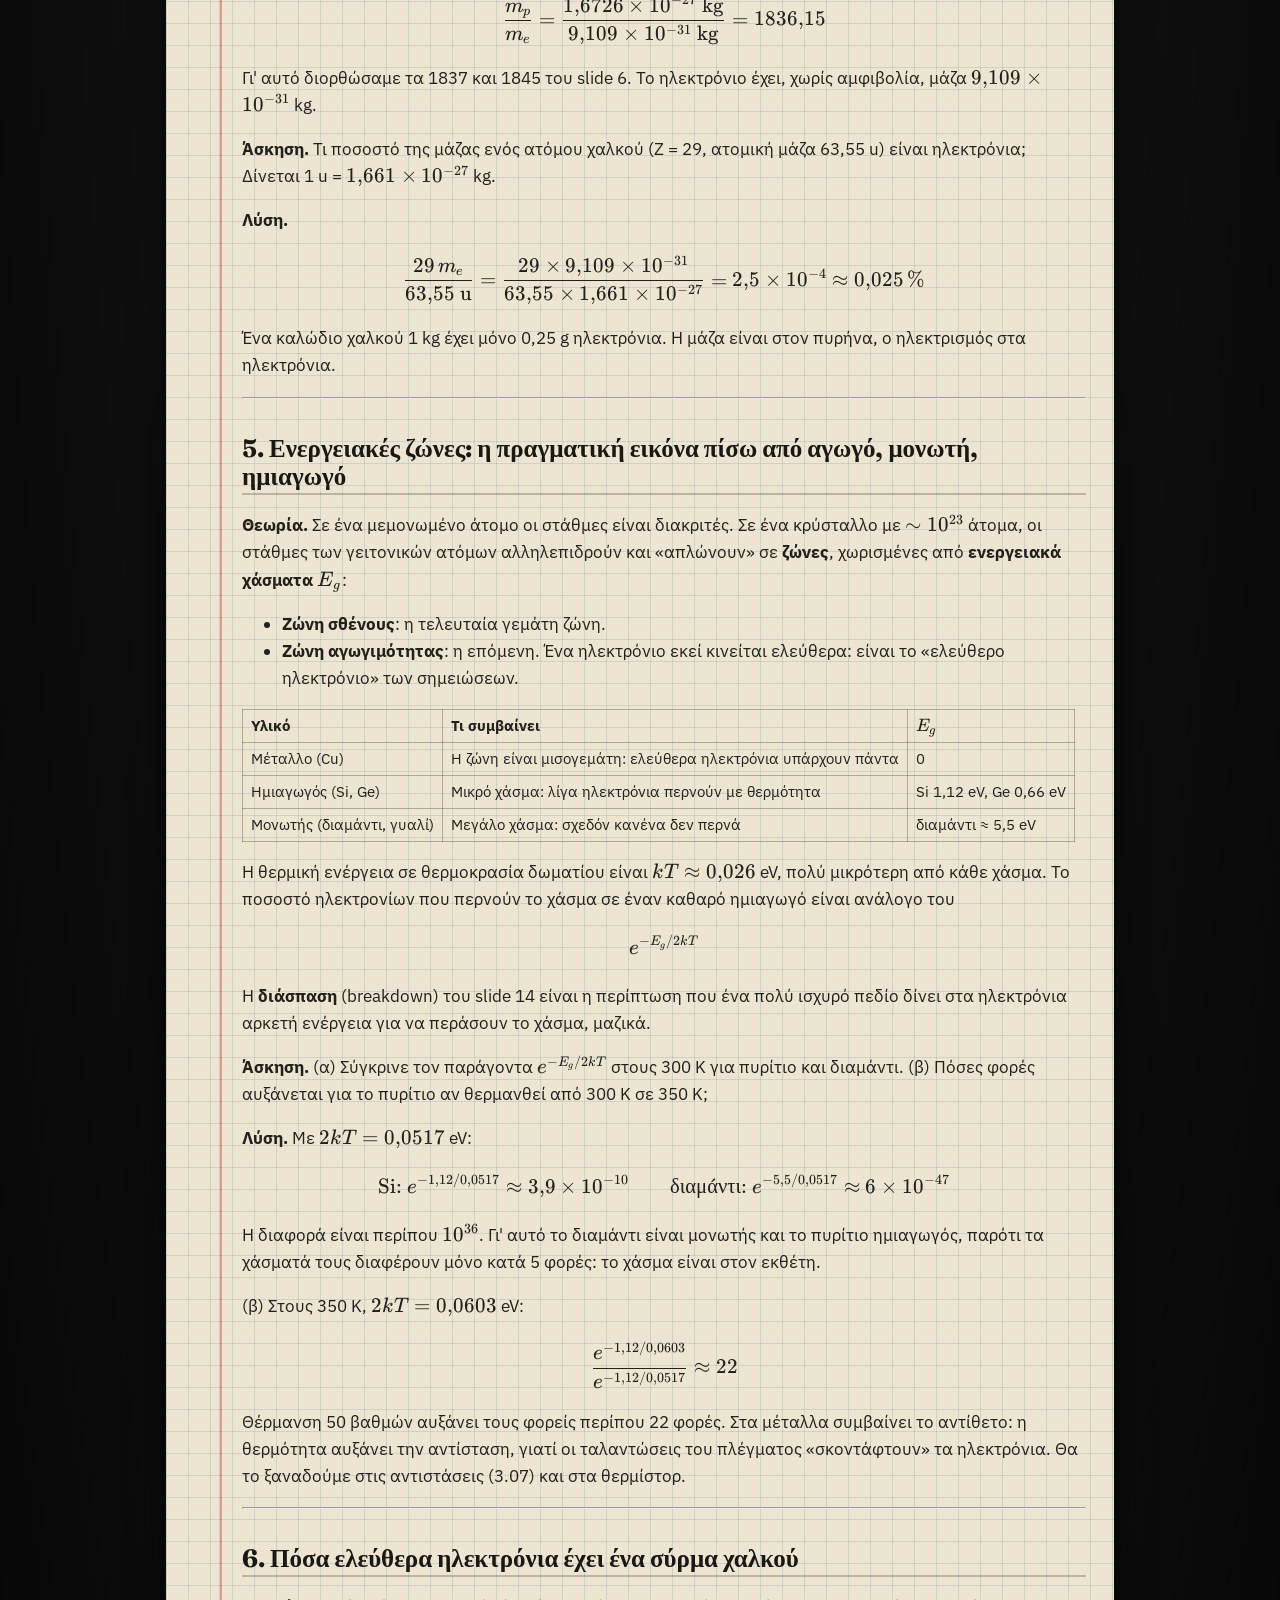
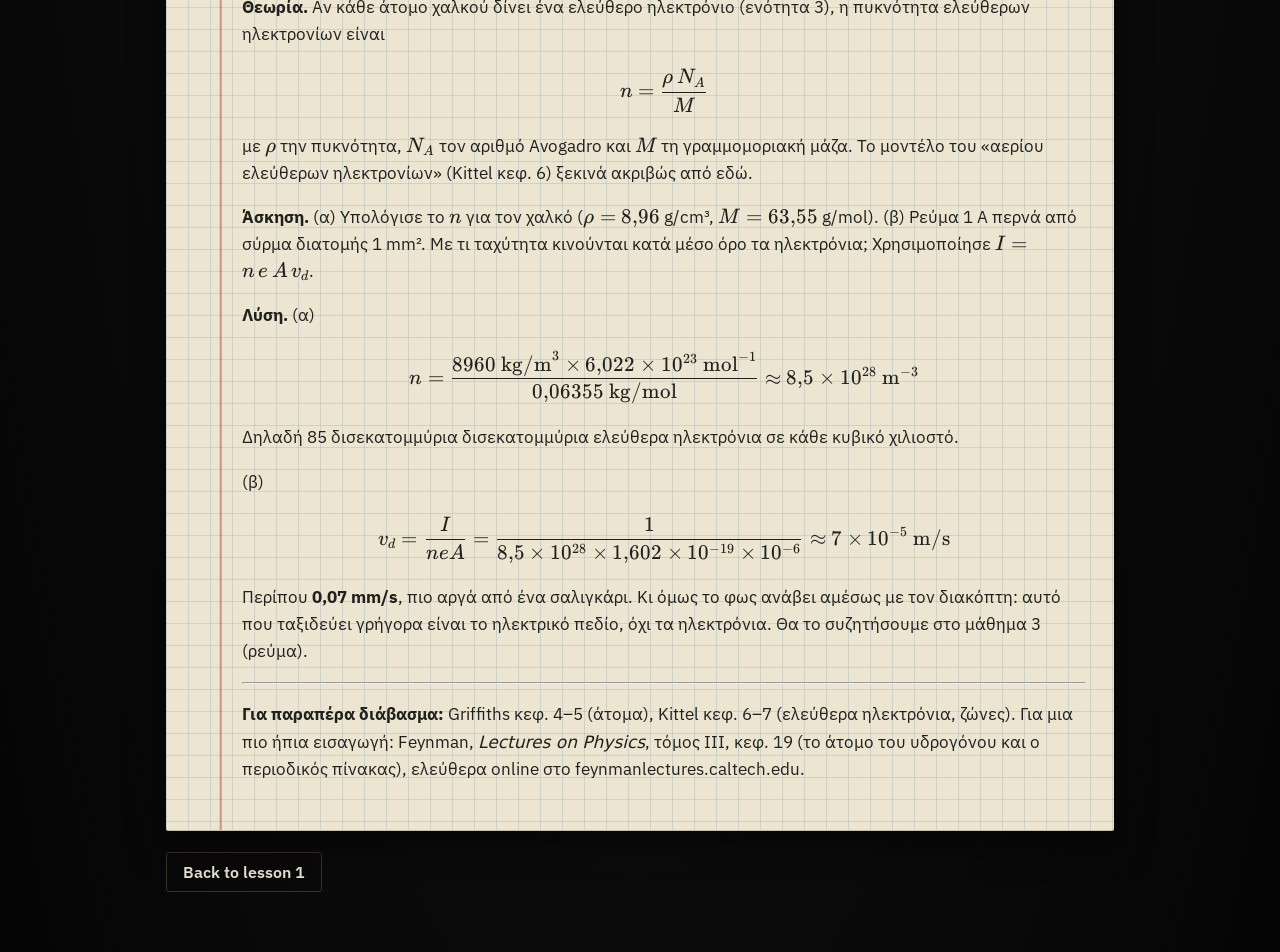
==== commit 2aad8ce5: "Course starts 2 Dec 2026: lesson dates computed from START, weekdays only, skipping breaks Co-Author" ====
--- a/deep.html
+++ b/deep.html
@@ -14,7 +14,7 @@
   <article class="notebook" id="deep"><p>Loading…</p></article>
   <nav class="row" id="back"></nav>
 </main>
-<script src="data/lessons.js?v=b7285cd1"></script>
+<script src="data/lessons.js?v=205ec837"></script>
 <script src="assets/core.js?v=77472d13"></script>
 <script>
 // "Going deeper" page: deep/Lxx.md, the physics behind a lesson, for the curious. Maths in $…$ / $$…$$ is drawn with KaTeX.
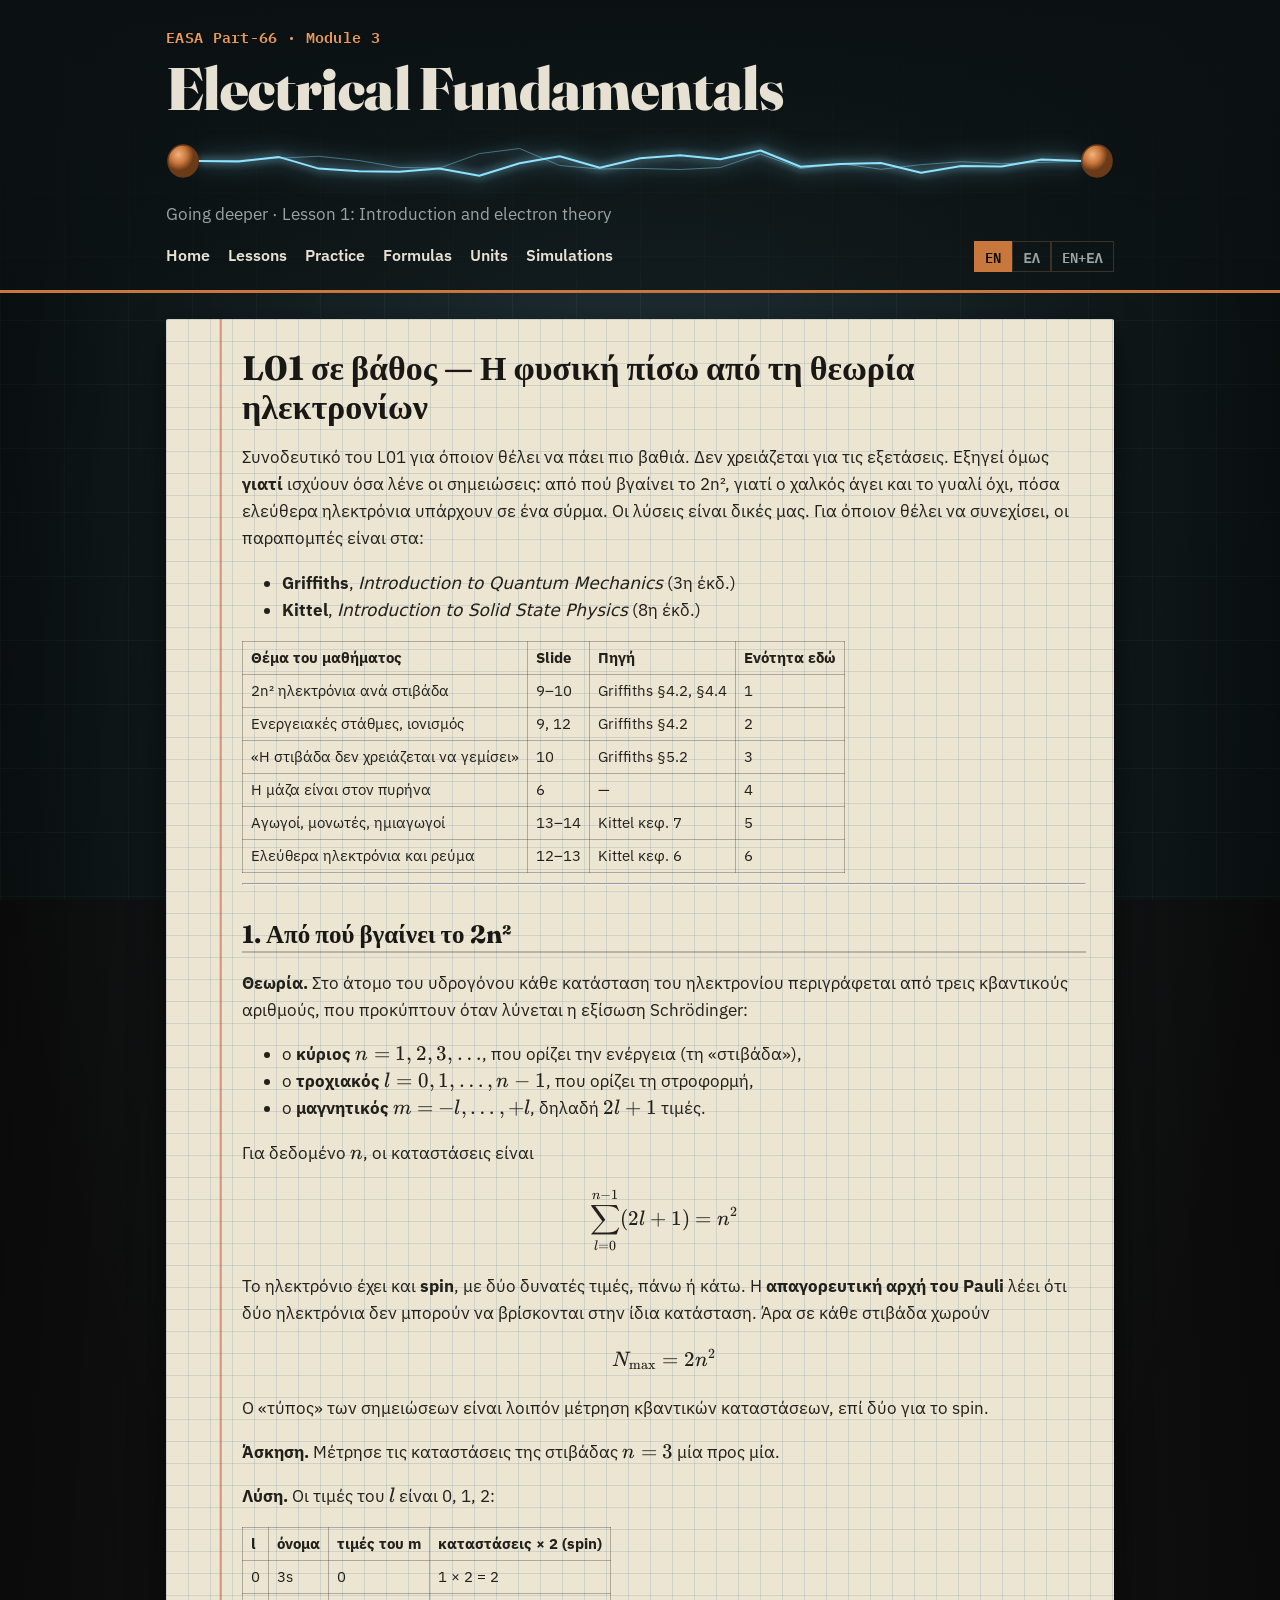
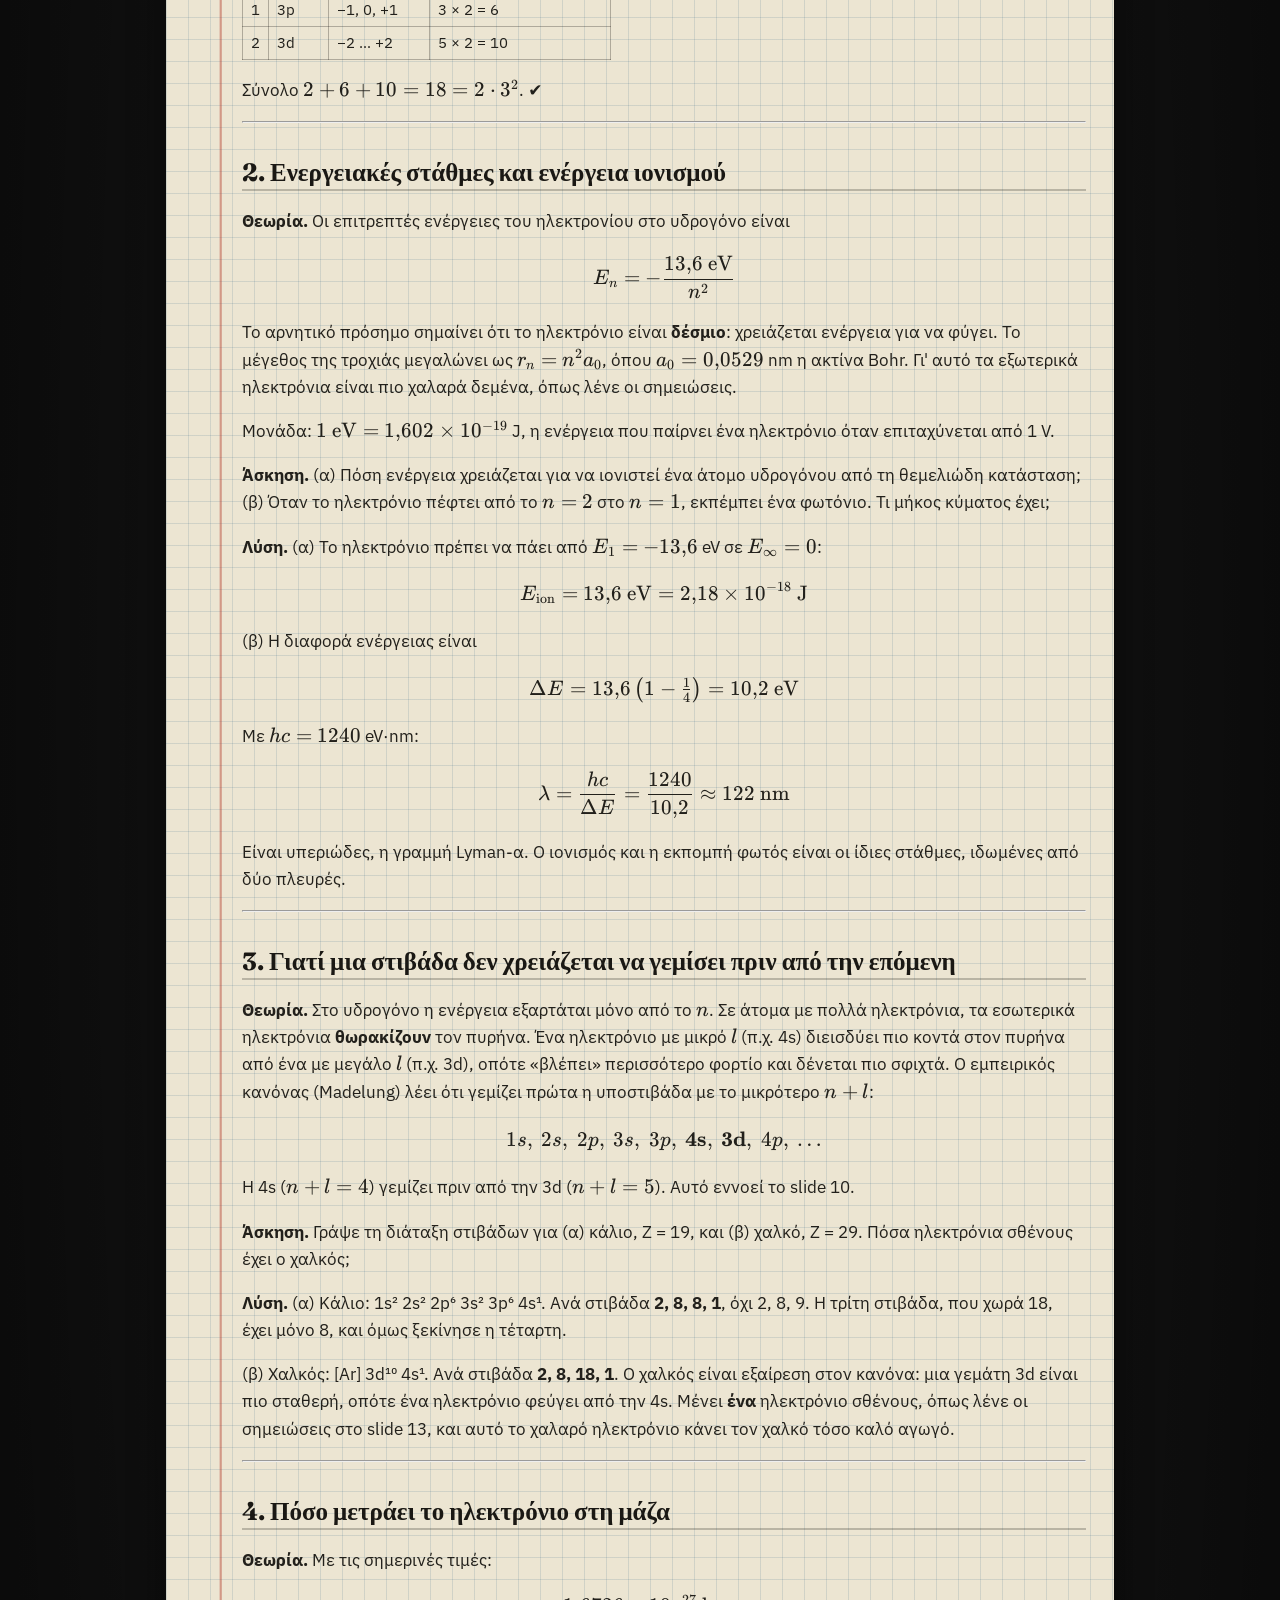
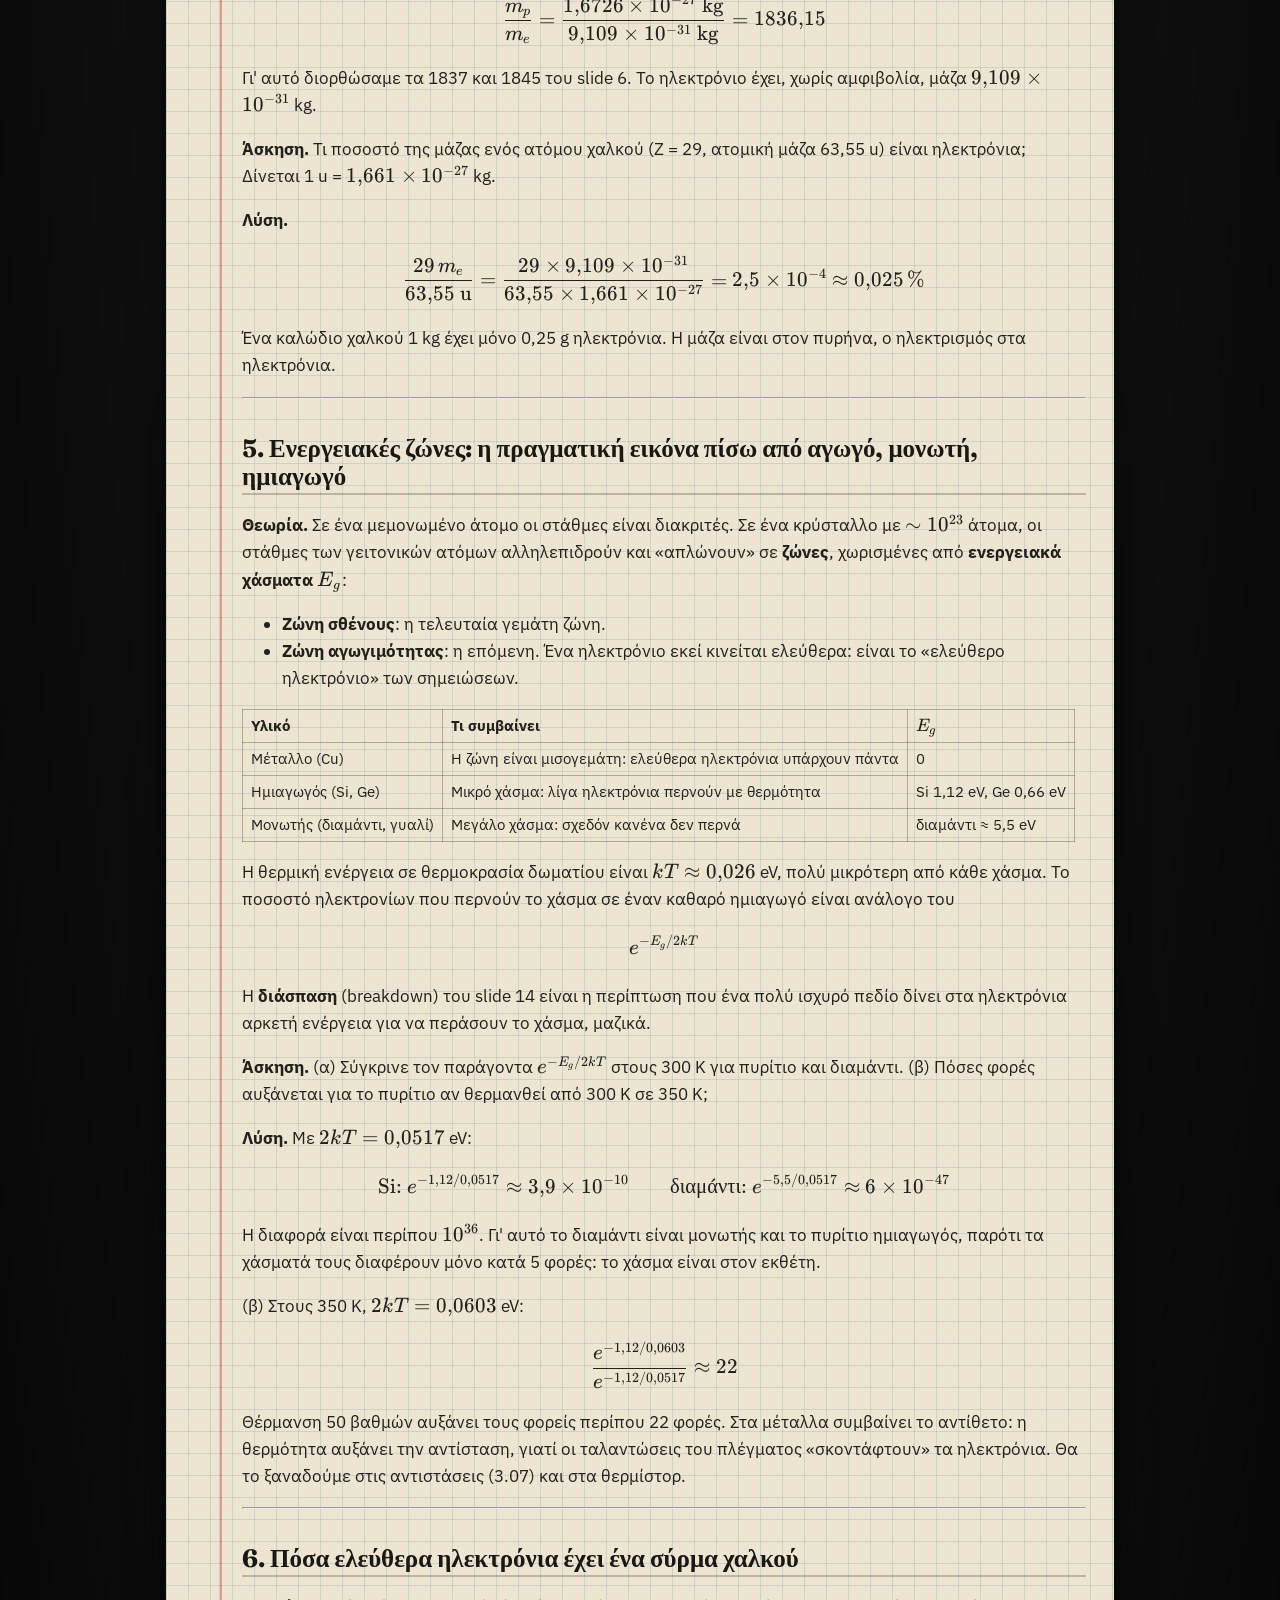
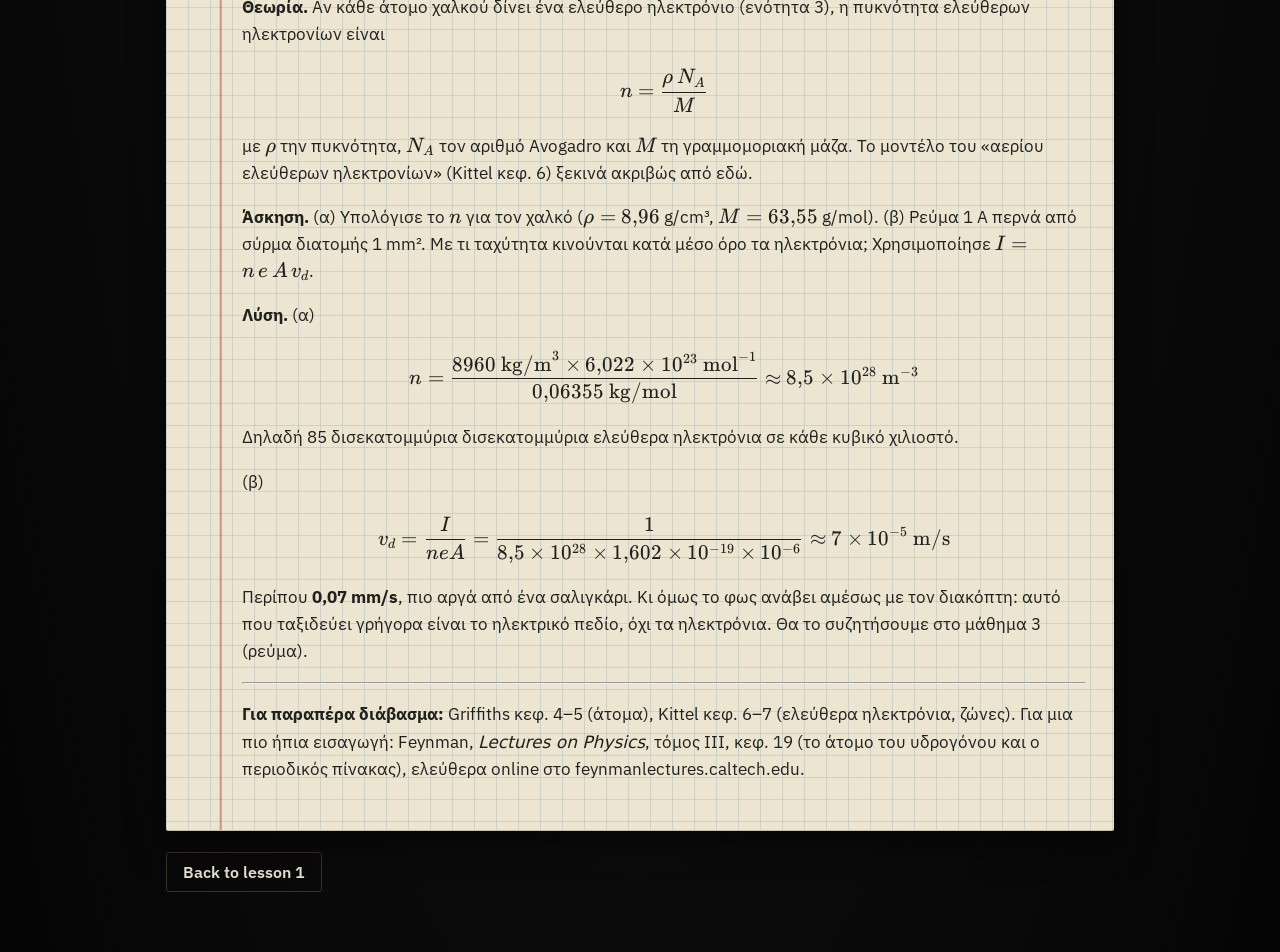
==== commit 9bcfde03: "L04–L06: generation of electricity, lead-acid, NiCad/SLA/Li-ion, thermocouples, photocells; 56 quest" ====
--- a/deep.html
+++ b/deep.html
@@ -14,7 +14,7 @@
   <article class="notebook" id="deep"><p>Loading…</p></article>
   <nav class="row" id="back"></nav>
 </main>
-<script src="data/lessons.js?v=205ec837"></script>
+<script src="data/lessons.js?v=40877681"></script>
 <script src="assets/core.js?v=77472d13"></script>
 <script>
 // "Going deeper" page: deep/Lxx.md, the physics behind a lesson, for the curious. Maths in $…$ / $$…$$ is drawn with KaTeX.
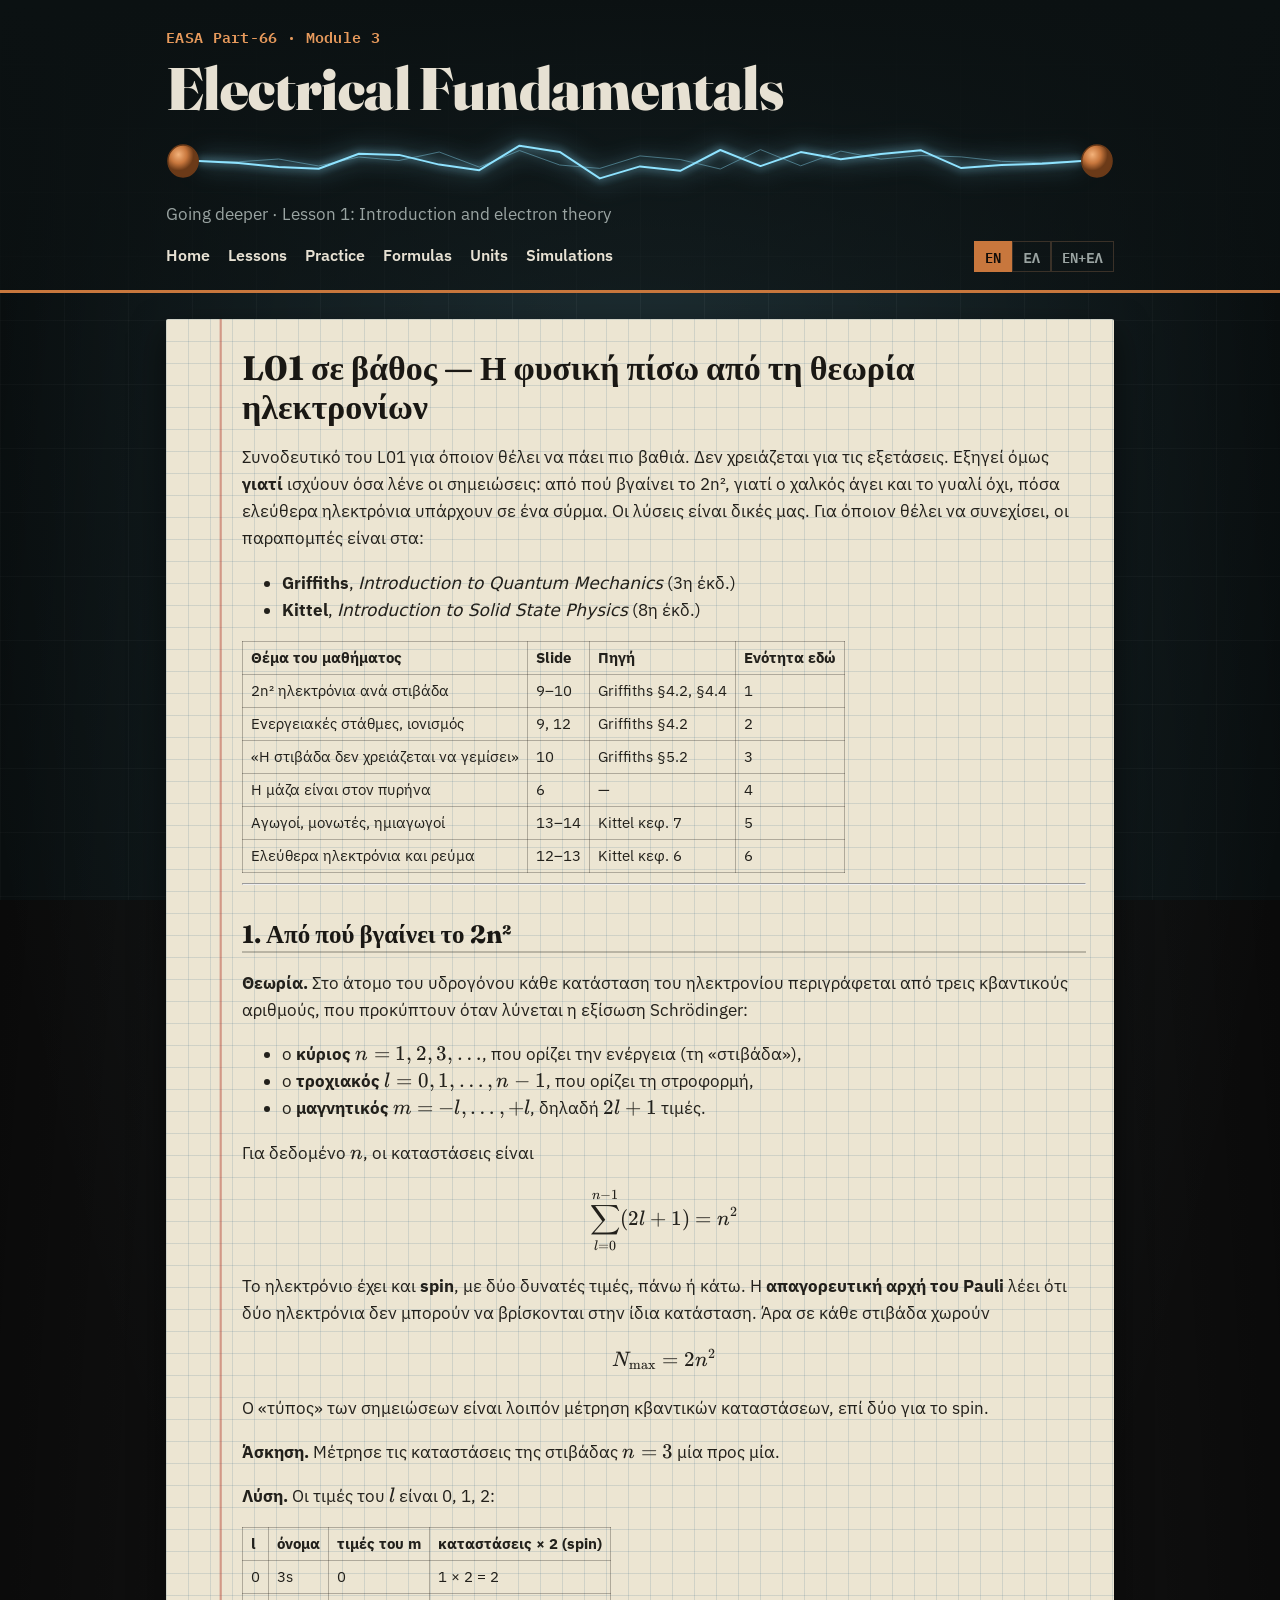
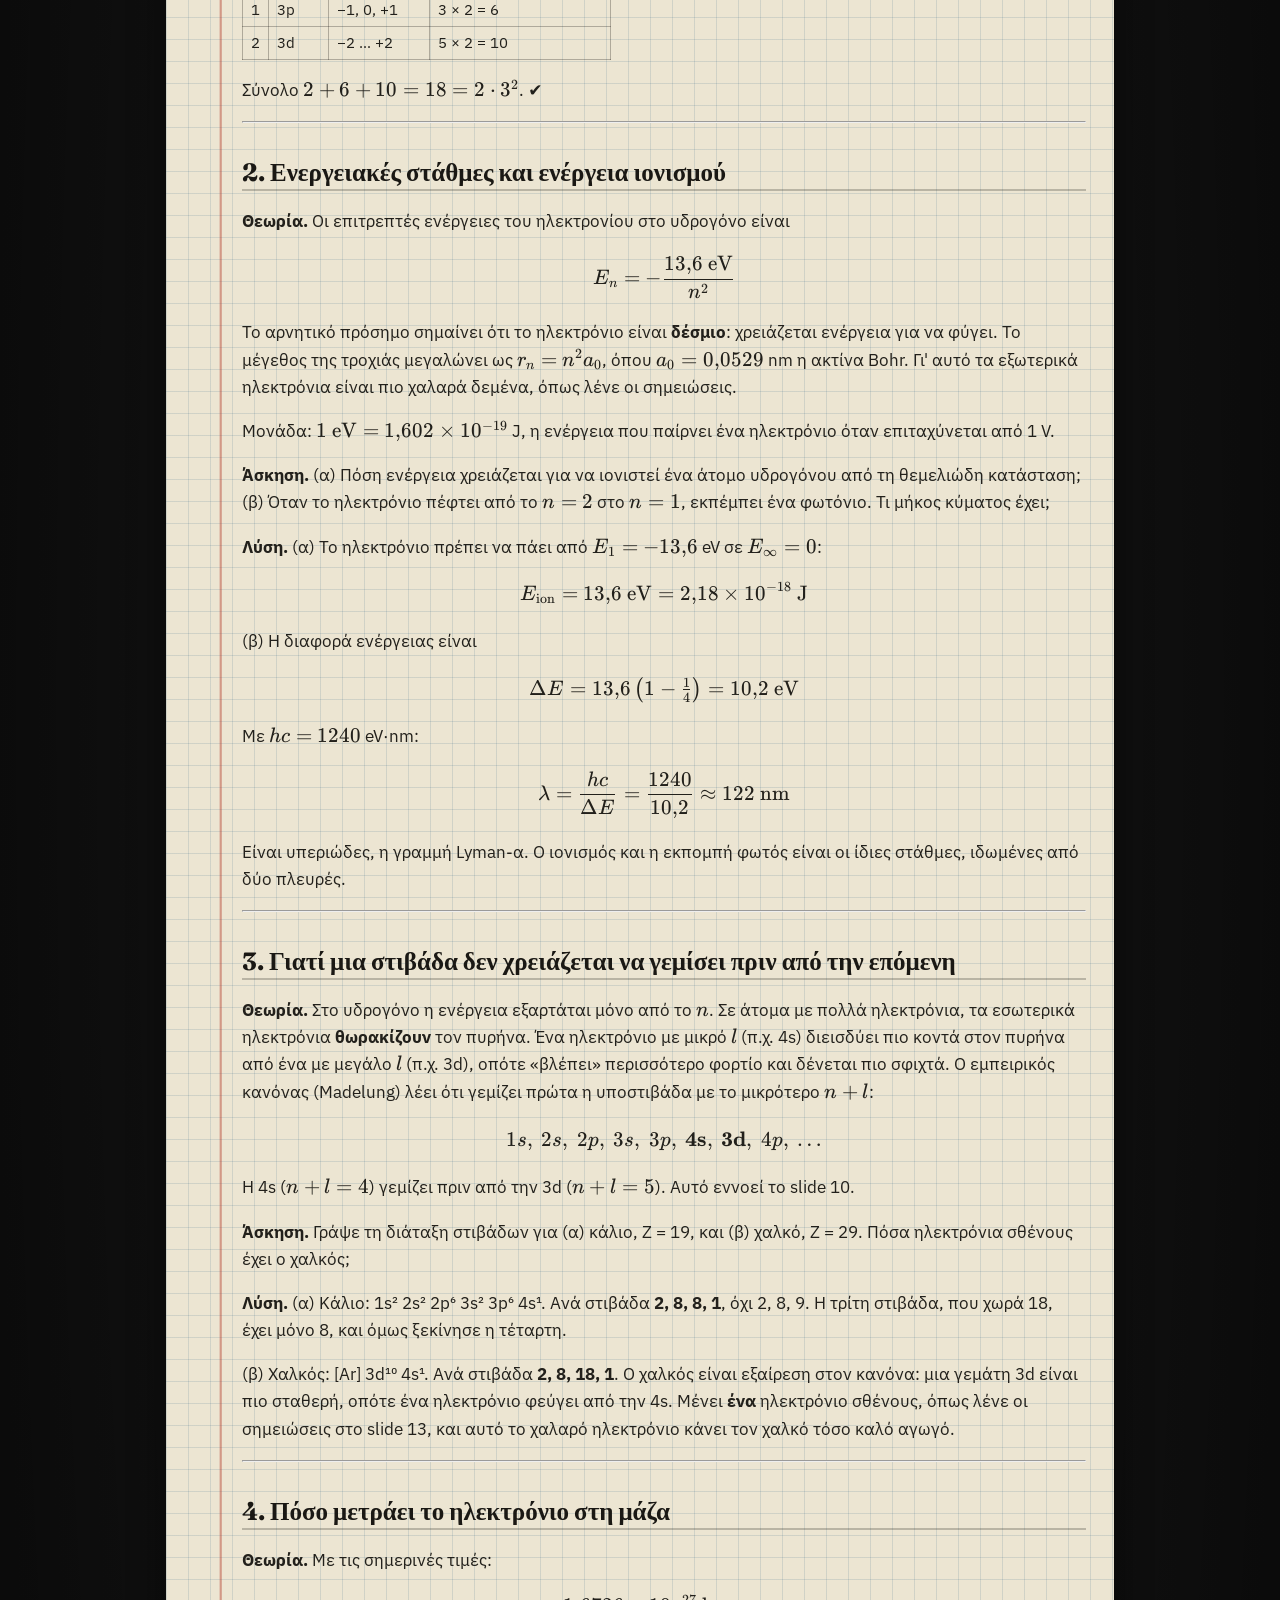
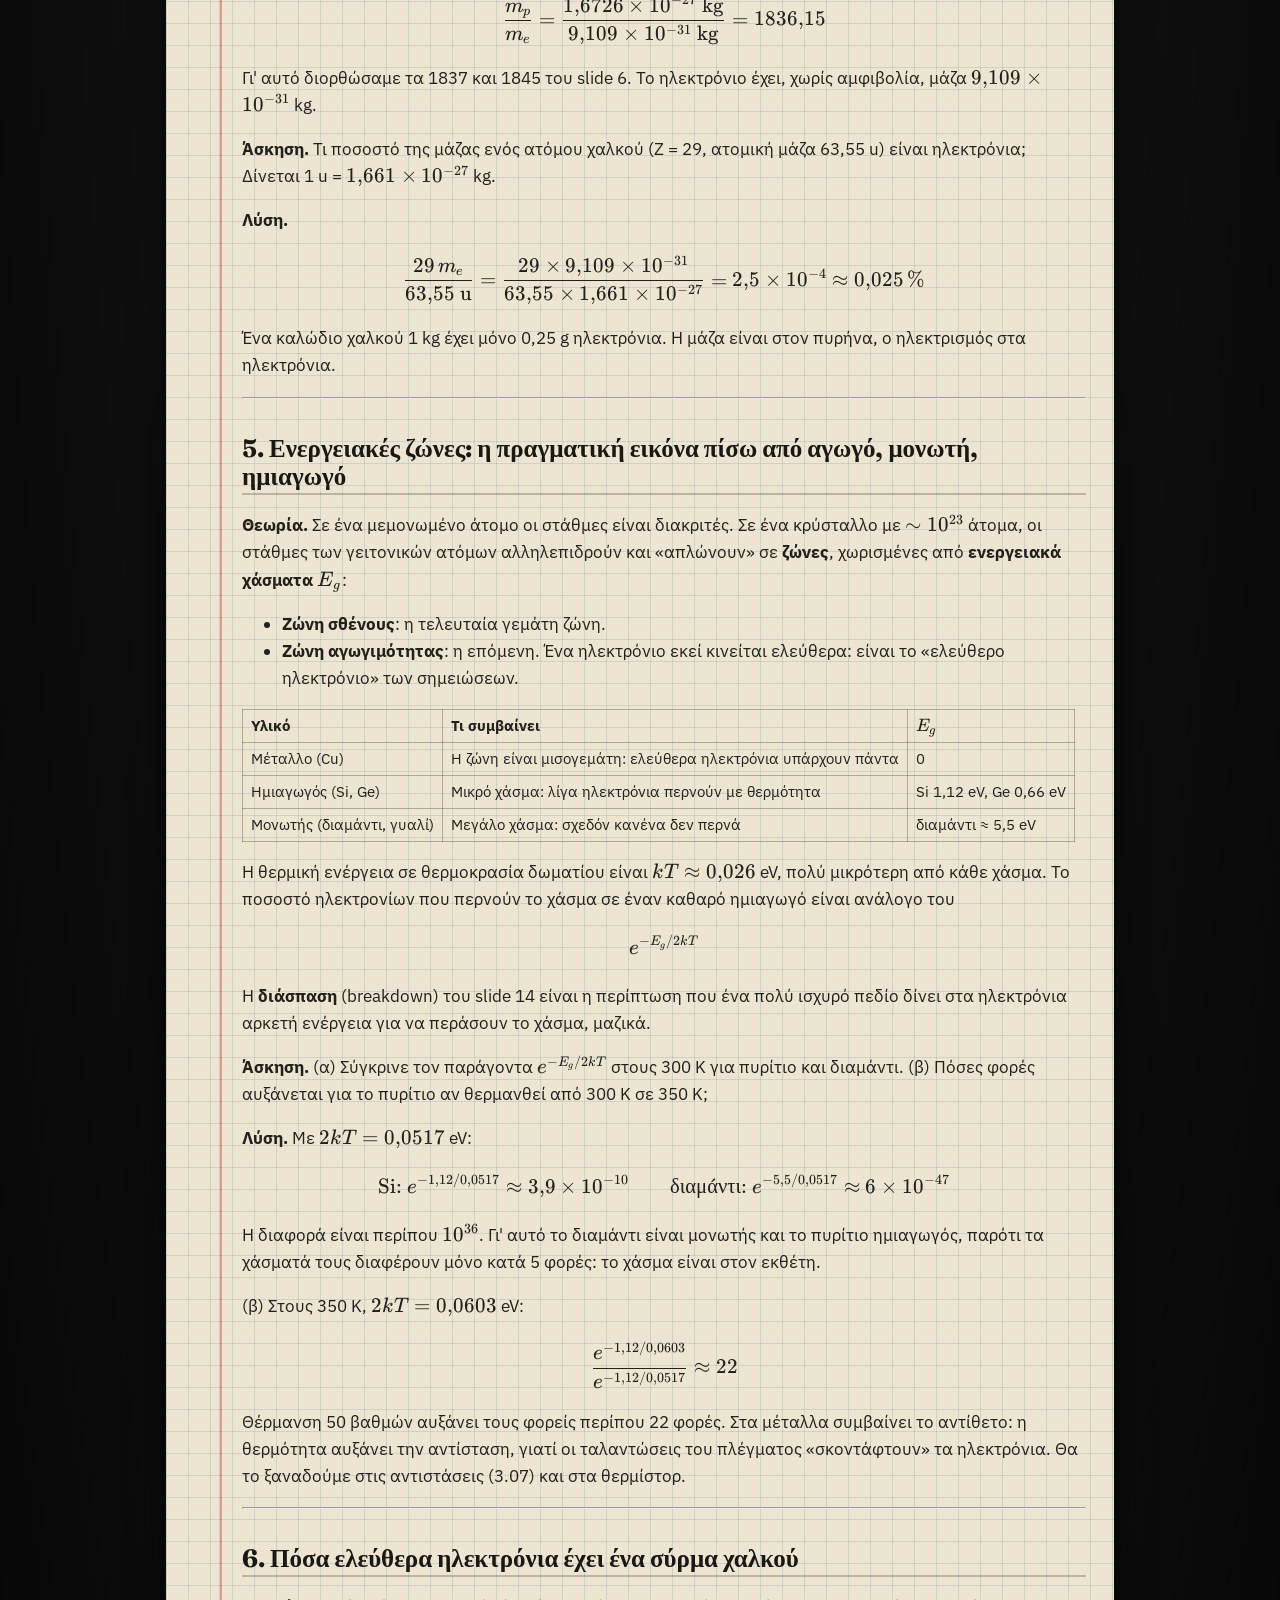
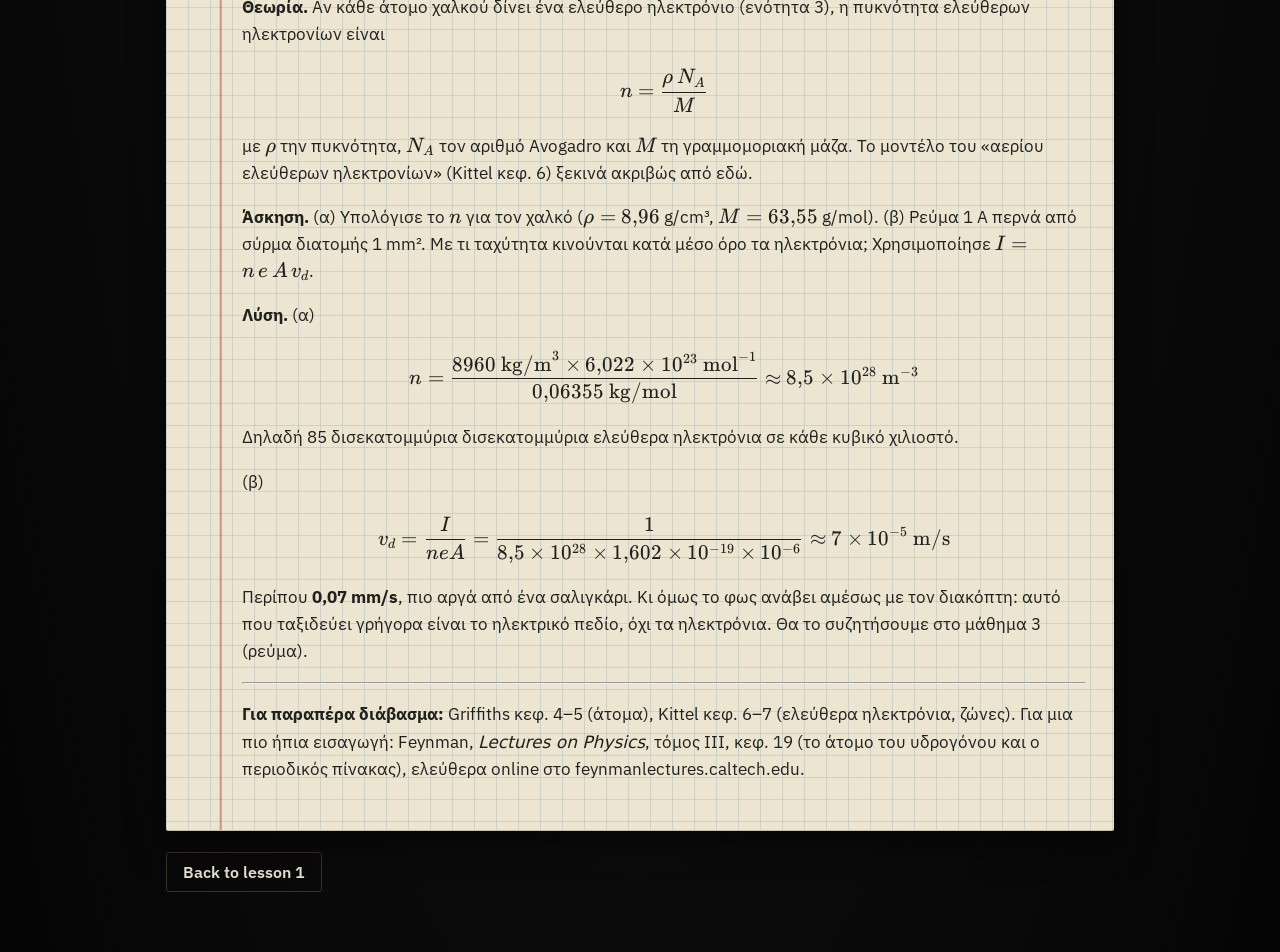
==== commit 48e1d15b: "Maxwell's equations extra (going deeper, Greek): each law with a worked example and history; extras " ====
--- a/deep.html
+++ b/deep.html
@@ -4,7 +4,7 @@
 <meta charset="utf-8">
 <meta name="viewport" content="width=device-width, initial-scale=1">
 <title>Going deeper · M03</title>
-<link rel="stylesheet" href="assets/lab.css?v=0a7dfa27">
+<link rel="stylesheet" href="assets/lab.css?v=3cb6ec91">
 <link rel="stylesheet" href="assets/vendor/katex/katex.min.css?v=d0d6077d">
 <script src="assets/vendor/katex/katex.min.js?v=f4e1ebdc"></script>
 <script src="assets/vendor/marked.min.js?v=b7319d77"></script>
@@ -14,7 +14,7 @@
   <article class="notebook" id="deep"><p>Loading…</p></article>
   <nav class="row" id="back"></nav>
 </main>
-<script src="data/lessons.js?v=40877681"></script>
+<script src="data/lessons.js?v=a546e49d"></script>
 <script src="assets/core.js?v=77472d13"></script>
 <script>
 // "Going deeper" page: deep/Lxx.md, the physics behind a lesson, for the curious. Maths in $…$ / $$…$$ is drawn with KaTeX.
@@ -37,16 +37,25 @@
   }
   async init() {
     const l = this.lesson;
-    Site.header(l ? `Going deeper · Lesson ${l.n}: ${esc(l.title.en)}` : 'Going deeper');
-    if (!l || !l.deep || l.status !== 'published') { $('deep').innerHTML = '<h1>Not available yet</h1><p>This page opens together with its lesson.</p>'; return; }
-    document.title = `L${l.n} going deeper · M03`;
-    $('back').innerHTML = `<a class="btn alt" href="lesson.html?id=${l.id}">Back to lesson ${l.n}</a>`;
+    // Extras (deep/<id>.md not tied to one lesson) are listed in M3_LESSONS.extras.
+    const x = !l && ((window.M3_LESSONS || {}).extras || []).find(e => e.id === this.id);
+    if (x) {
+      Site.header(`Going deeper · ${esc(x.title.en)}`);
+      document.title = `${x.title.en} · M03`;
+      $('back').innerHTML = '<a class="btn alt" href="lessons.html#extras">Back to the lessons</a>';
+    } else {
+      Site.header(l ? `Going deeper · Lesson ${l.n}: ${esc(l.title.en)}` : 'Going deeper');
+      if (!l || !l.deep || l.status !== 'published') { $('deep').innerHTML = '<h1>Not available yet</h1><p>This page opens together with its lesson.</p>'; return; }
+      document.title = `L${l.n} going deeper · M03`;
+      $('back').innerHTML = `<a class="btn alt" href="lesson.html?id=${l.id}">Back to lesson ${l.n}</a>`;
+    }
+    const src = x ? x.deep : l.deep;
     try {
-      const r = await fetch(l.deep, {cache: 'no-cache'});
+      const r = await fetch(src, {cache: 'no-cache'});
       if (!r.ok) throw new Error(r.status);
       $('deep').innerHTML = this.render(await r.text());
     } catch (e) {
-      $('deep').innerHTML = `<p>The file ${esc(l.deep)} could not be loaded. Open the site through a web server, not as a local file.</p>`;
+      $('deep').innerHTML = `<p>The file ${esc(src)} could not be loaded. Open the site through a web server, not as a local file.</p>`;
     }
   }
 }
--- a/assets/lab.css
+++ b/assets/lab.css
@@ -147,7 +147,7 @@
 .notebook h2 { font-size: 25px; margin-top: 1.4em; border-bottom: 2px solid rgba(34, 32, 27, .25); padding-bottom: 2px; }
 .notebook a { color: #1d5f86; }
 .notebook code { background: rgba(34, 32, 27, .07); padding: 0 4px; }
-.notebook table { border-collapse: collapse; margin: 10px 0; font-size: 15px; }
+.notebook table { border-collapse: collapse; margin: 10px 0; font-size: 15px; display: block; max-width: 100%; overflow-x: auto; }
 .notebook th, .notebook td { border: 1px solid rgba(34, 32, 27, .3); padding: 4px 8px; text-align: left; }
 .notebook blockquote { margin: 14px 0; padding: 4px 0 4px 14px; border-left: 3px solid var(--redink);
   font: 600 22px/1.25 var(--hand); color: var(--redink); }
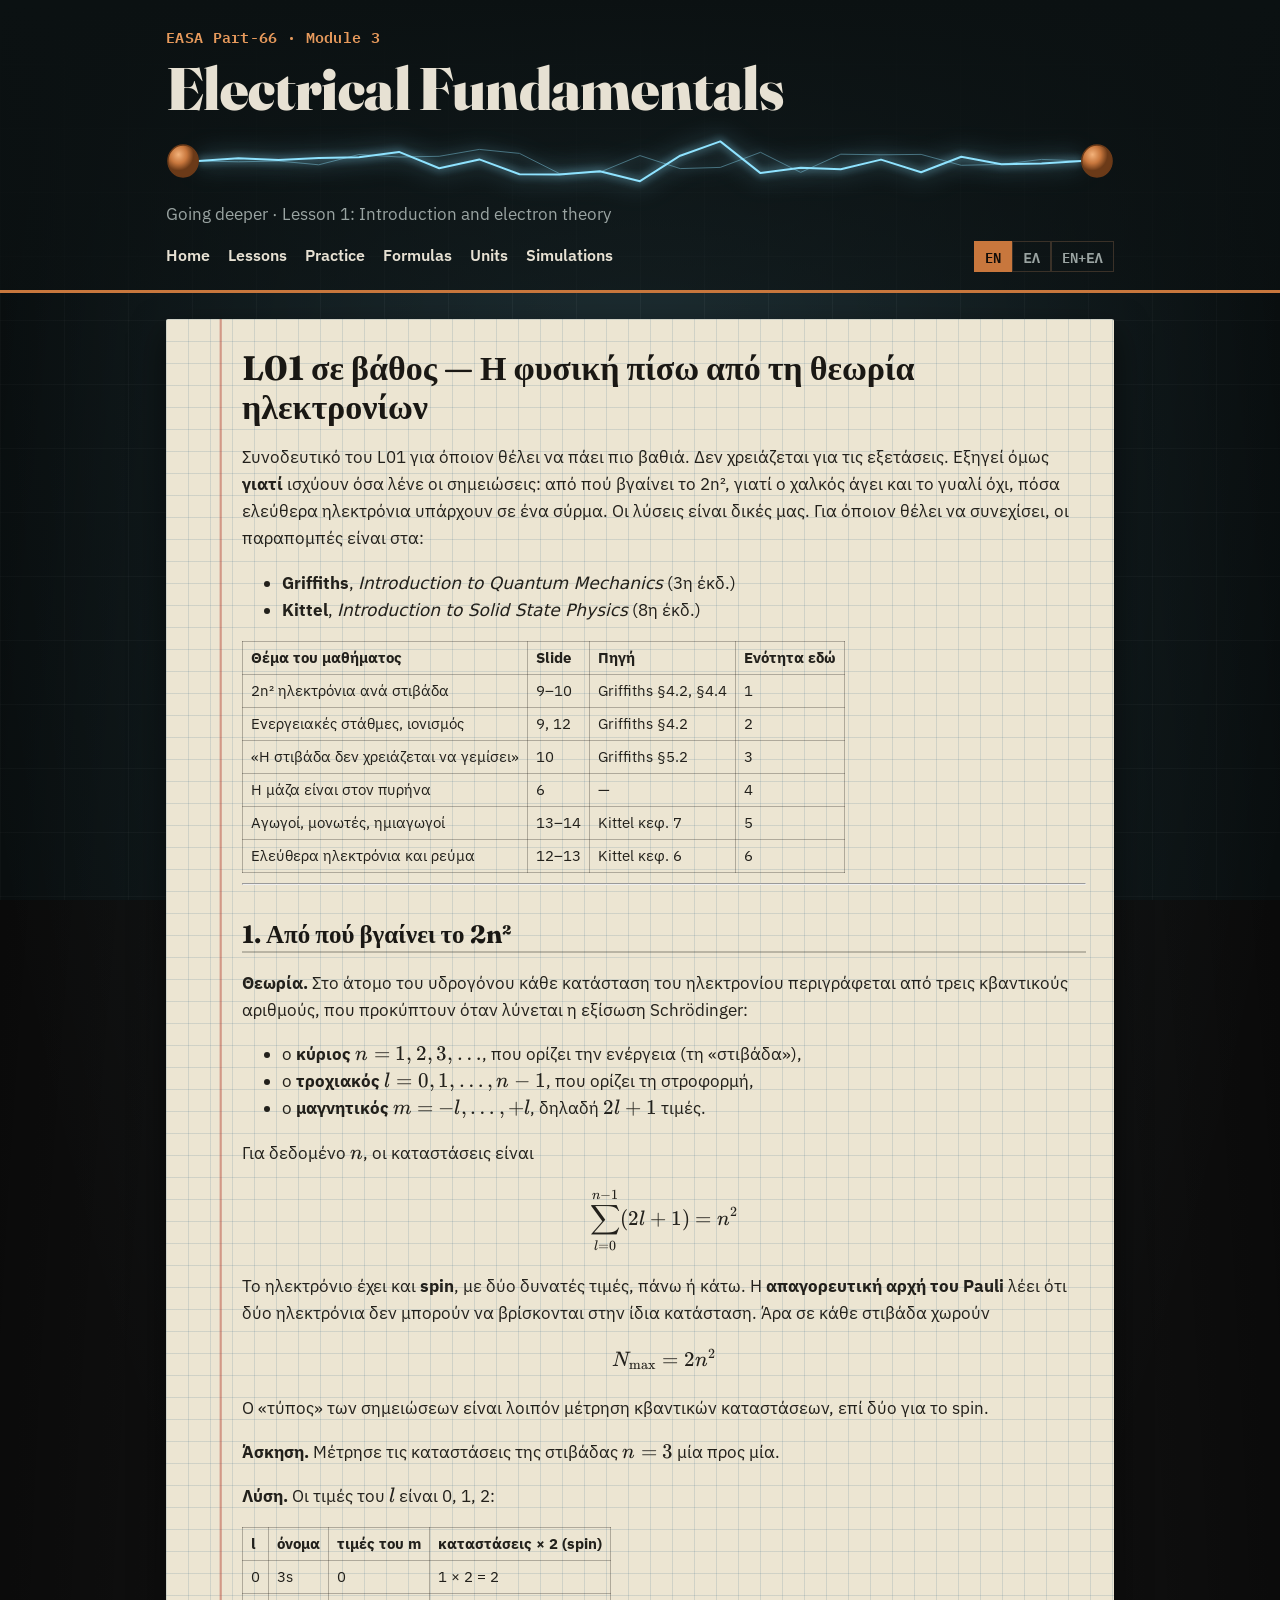
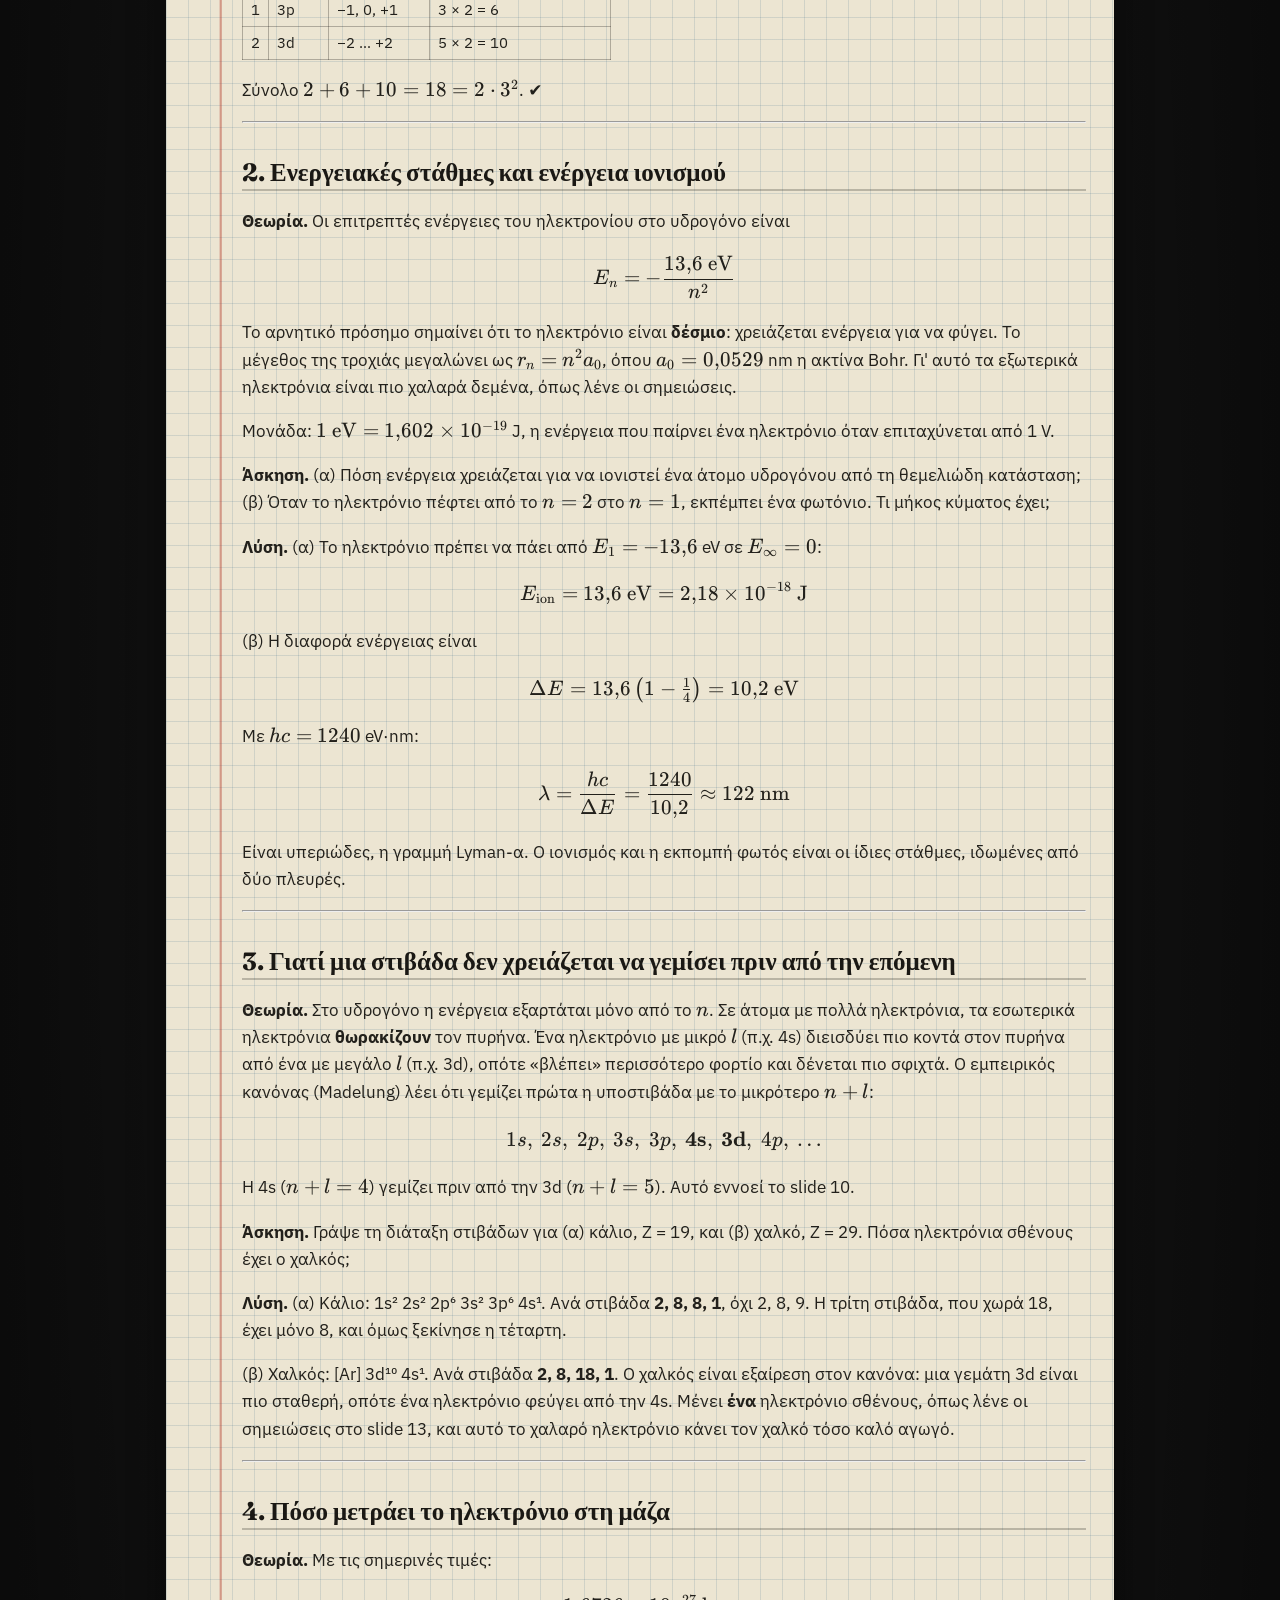
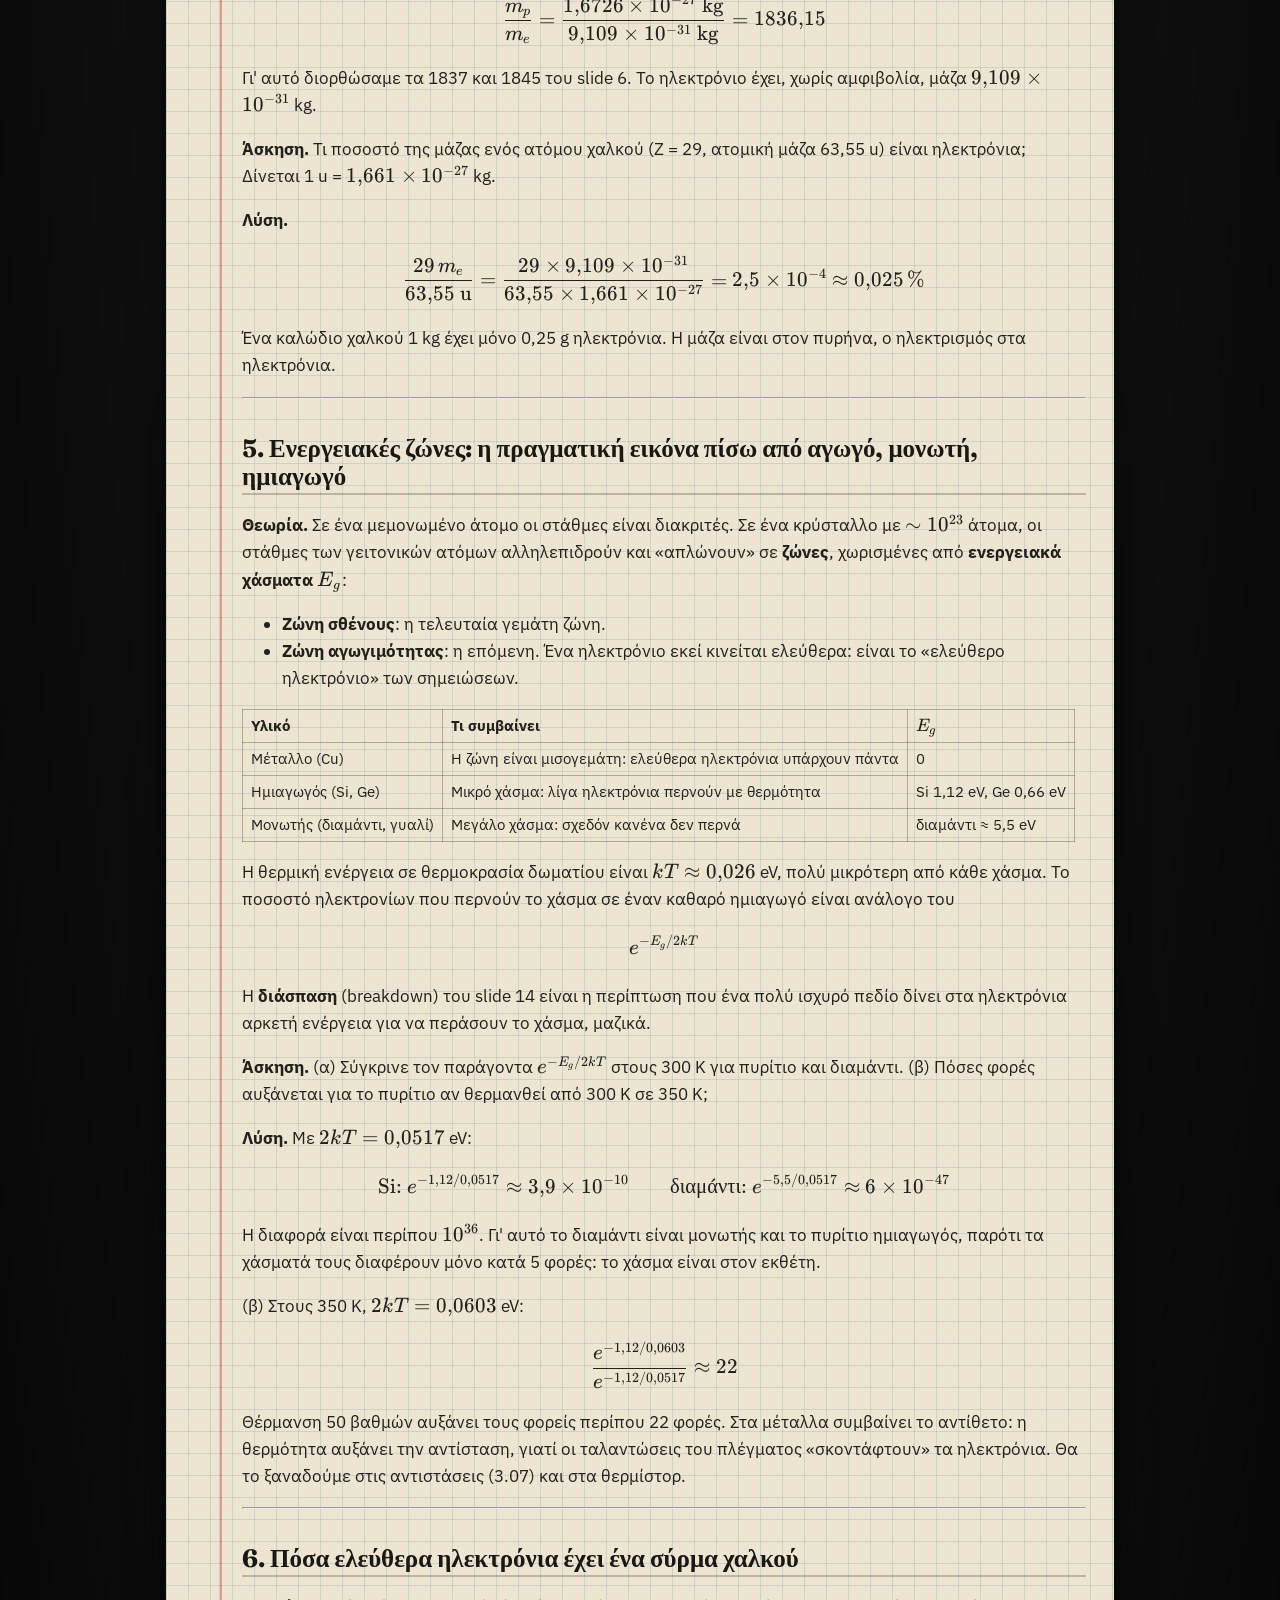
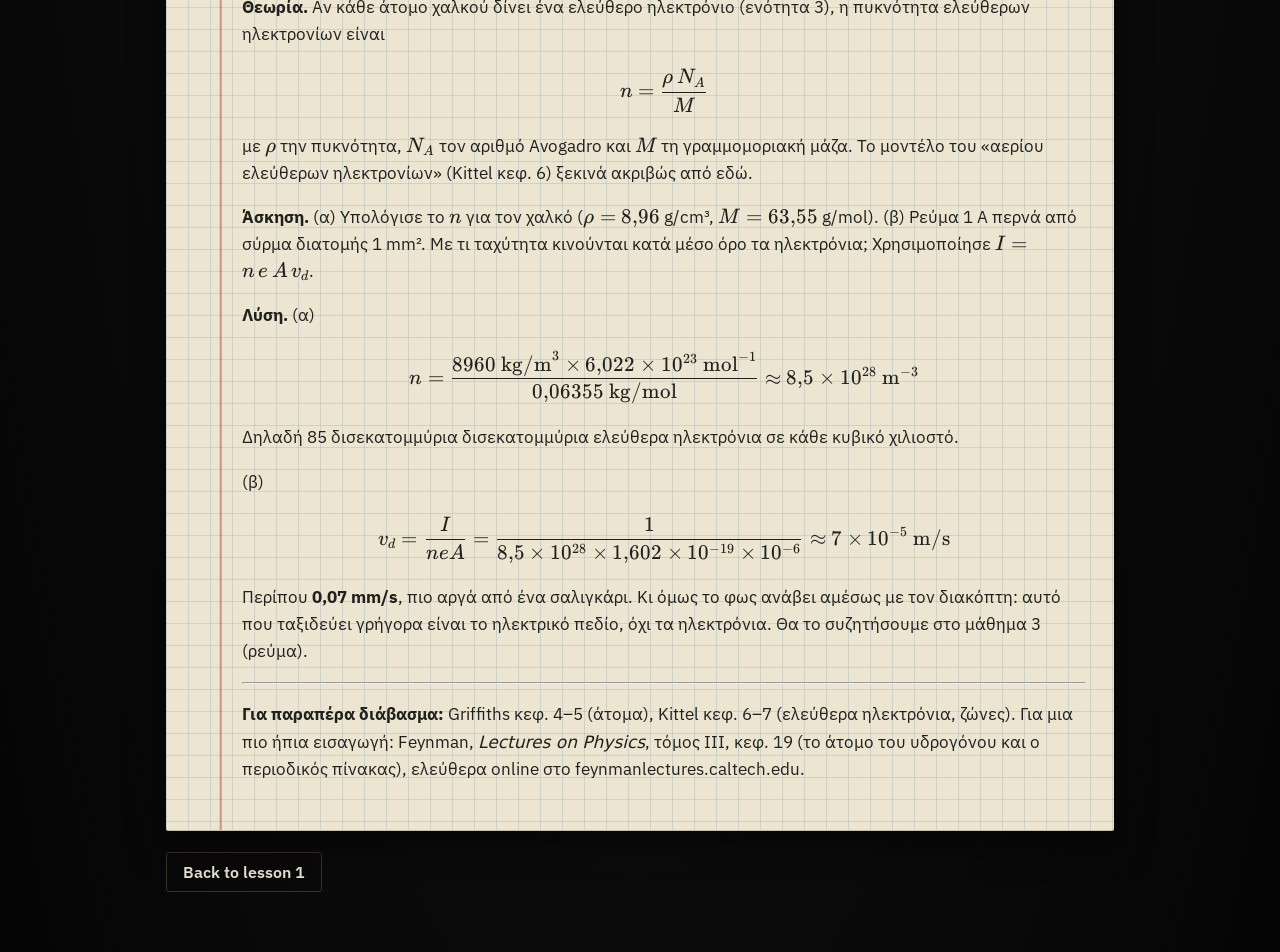
==== commit 2476d1a3: "Electromagnetism extras: Poynting, skin effect/eddy-current NDT, hysteresis, Paschen, lightning, ant" ====
--- a/deep.html
+++ b/deep.html
@@ -4,7 +4,7 @@
 <meta charset="utf-8">
 <meta name="viewport" content="width=device-width, initial-scale=1">
 <title>Going deeper · M03</title>
-<link rel="stylesheet" href="assets/lab.css?v=3cb6ec91">
+<link rel="stylesheet" href="assets/lab.css?v=0d6c769b">
 <link rel="stylesheet" href="assets/vendor/katex/katex.min.css?v=d0d6077d">
 <script src="assets/vendor/katex/katex.min.js?v=f4e1ebdc"></script>
 <script src="assets/vendor/marked.min.js?v=b7319d77"></script>
@@ -14,7 +14,8 @@
   <article class="notebook" id="deep"><p>Loading…</p></article>
   <nav class="row" id="back"></nav>
 </main>
-<script src="data/lessons.js?v=a546e49d"></script>
+<script src="data/lessons.js?v=b01915ba"></script>
+<script src="assets/sims.js?v=1a7c357f"></script>
 <script src="assets/core.js?v=77472d13"></script>
 <script>
 // "Going deeper" page: deep/Lxx.md, the physics behind a lesson, for the curious. Maths in $…$ / $$…$$ is drawn with KaTeX.
@@ -54,6 +55,7 @@
       const r = await fetch(src, {cache: 'no-cache'});
       if (!r.ok) throw new Error(r.status);
       $('deep').innerHTML = this.render(await r.text());
+      if (typeof Sims !== 'undefined') Sims.mount($('deep'));   // interactive figures (assets/sims.js)
     } catch (e) {
       $('deep').innerHTML = `<p>The file ${esc(src)} could not be loaded. Open the site through a web server, not as a local file.</p>`;
     }
--- a/assets/lab.css
+++ b/assets/lab.css
@@ -157,6 +157,19 @@
 .notebook img { max-width: 100%; }
 .notebook .ref { display: inline-block; margin: 0 0 8px; padding: 2px 10px; font: 600 14px var(--mono); color: #6b3a18;
   background: rgba(200, 119, 61, .14); border: 1px solid rgba(200, 119, 61, .5); border-radius: 2px; }
+.notebook pre { white-space: pre; font-size: 13px; line-height: 1.45; }
+.notebook pre code { background: none; padding: 0; }
+.notebook figure { margin: 14px 0; }
+.notebook figure img { display: block; width: 100%; height: auto; }
+.notebook figcaption { font-size: 14px; color: #5b564b; margin-top: 4px; }
+.notebook .sim-box { margin: 16px 0; padding: 12px; background: rgba(255, 255, 255, .6); border: 1px solid rgba(34, 32, 27, .35); border-radius: 3px; }
+.notebook .sim-box canvas { display: block; }
+.notebook .sim-controls { display: flex; flex-wrap: wrap; gap: 8px 18px; margin-bottom: 8px; }
+.notebook .sim-controls label { color: var(--paper-ink); font-size: 14px; margin: 0; flex: 1 1 200px; }
+.notebook .sim-controls input[type=range] { width: 100%; accent-color: #b8622b; }
+.notebook .sim-controls select { background: #fff; color: var(--paper-ink); border-color: rgba(34, 32, 27, .35); width: 100%; }
+.notebook .sim-controls span { font-weight: 600; }
+.notebook .sim-out { font-size: 15px; margin: 8px 0 0; }
 .notebook .katex-display { overflow-x: auto; overflow-y: hidden; padding: 4px 0; }
 @media (max-width: 560px) { .notebook { padding: 22px 16px 22px 44px;
   background-image: linear-gradient(90deg, transparent 30px, rgba(178, 58, 42, .45) 30px 32px, transparent 32px),
